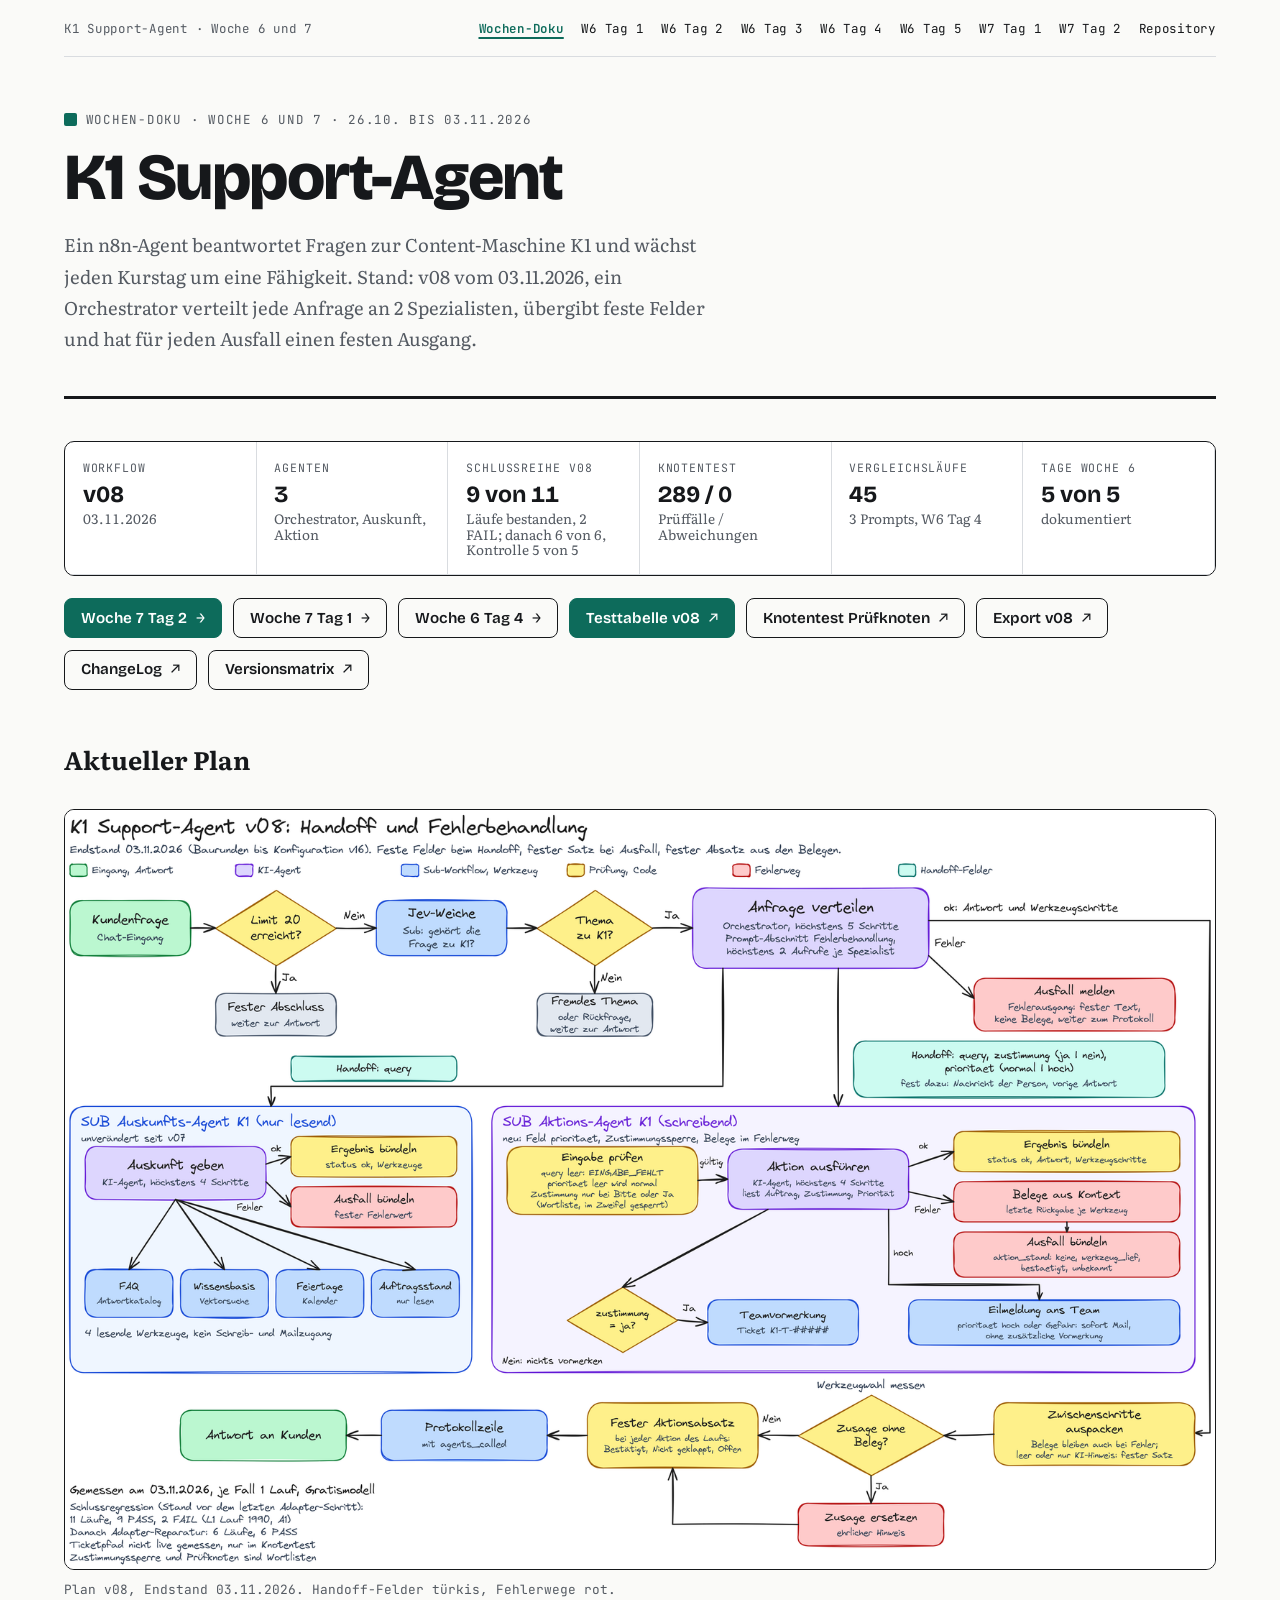
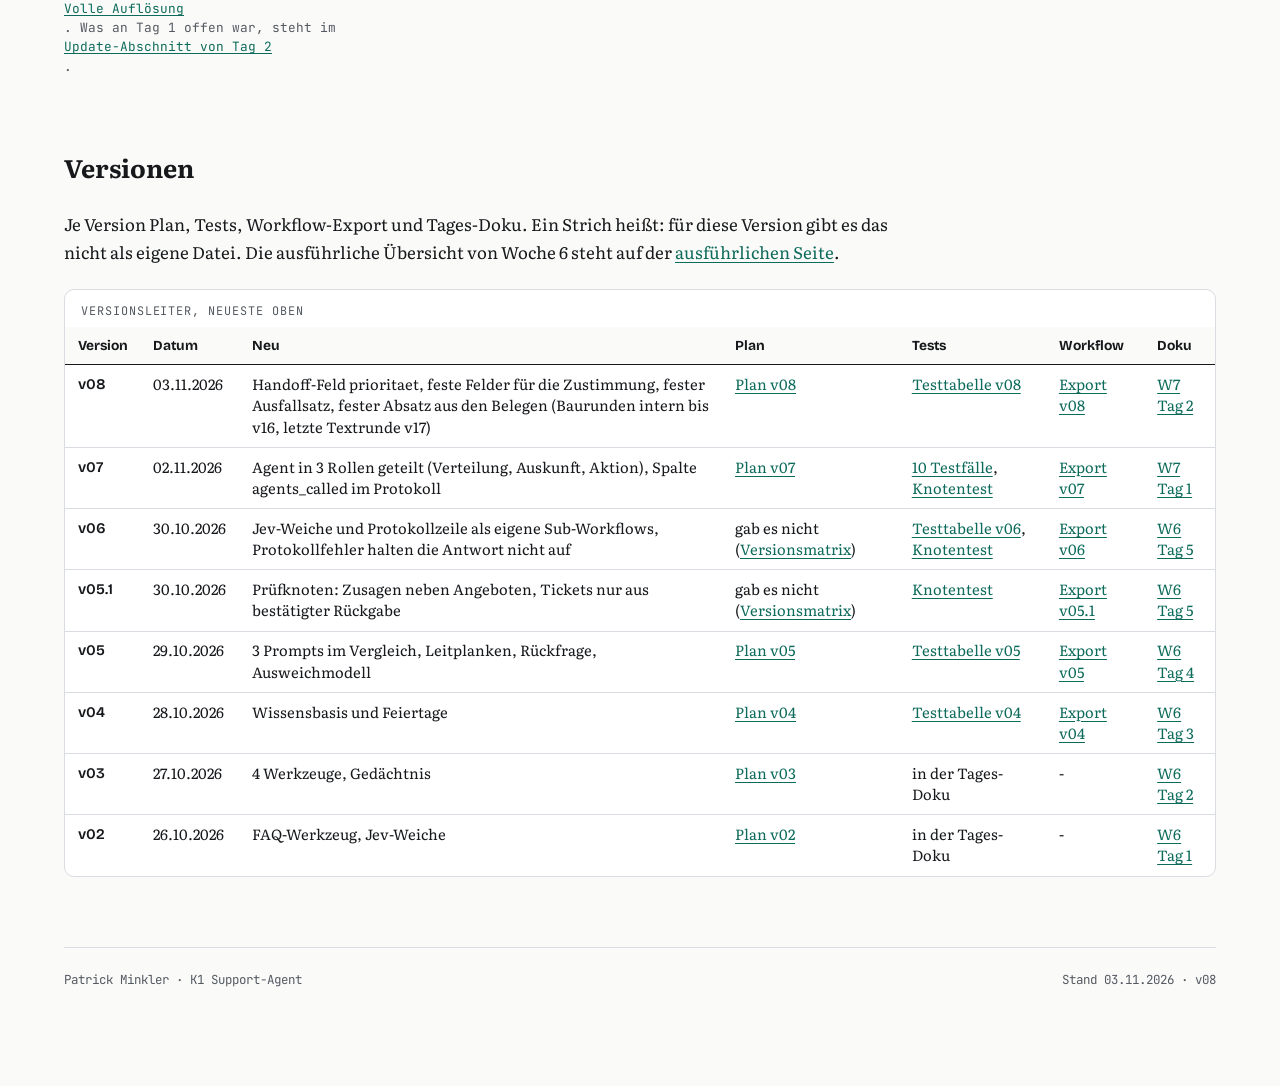
==== docs/index.html @ 2354270d "W07T02 v08: Handoff mit klaren Feldern, Fehlerbehandlung, fester Aktionsabsatz aus Belegen, Doku, Te" ====
<!DOCTYPE html>

<html lang="de">
<head>
<meta charset="utf-8"/>
<meta content="width=device-width, initial-scale=1" name="viewport"/>
<meta content="#FAFAF8" media="(prefers-color-scheme: light)" name="theme-color"/>
<meta content="#121416" media="(prefers-color-scheme: dark)" name="theme-color"/>
<title>K1 Support-Agent</title>
<meta content="Wochen-Doku des K1 Support-Agenten: aktueller Stand, Versionen mit Plan, Tests und Workflow, Links zu den Tages-Dokus." name="description"/>
<link href="https://fonts.googleapis.com" rel="preconnect"/>
<link crossorigin="" href="https://fonts.gstatic.com" rel="preconnect"/>
<link href="https://fonts.googleapis.com/css2?family=Bricolage+Grotesque:opsz,wght@12..96,600;12..96,700;12..96,800&amp;family=JetBrains+Mono:wght@400;500;600&amp;family=Literata:ital,opsz,wght@0,7..72,400;0,7..72,600;1,7..72,400&amp;display=swap" rel="stylesheet"/>
<link href="assets/doku.css" rel="stylesheet"/>
</head>
<body>
<a class="sprung" href="#inhalt">Zum Inhalt springen</a>
<div class="huelle">
<header class="leiste">
<span>K1 Support-Agent · Woche 6 und 7</span>
<nav aria-label="Seiten">
<a aria-current="page" href="index.html">Wochen-Doku</a>
<a href="w06t01.html">W6 Tag 1</a>
<a href="w06t02.html">W6 Tag 2</a>
<a href="w06t03.html">W6 Tag 3</a>
<a href="w06t04.html">W6 Tag 4</a>
<a href="w06t05.html">W6 Tag 5</a>
<a href="w07t01.html">W7 Tag 1</a>
<a href="w07t02.html">W7 Tag 2</a>
<a href="https://github.com/MinkeAutomation/k1-support-agent">Repository</a>
</nav>
</header>
<div class="titelkopf">
<div>
<p class="oberzeile"><span aria-hidden="true" class="marke"></span>Wochen-Doku · Woche 6 und 7 · 26.10. bis 03.11.2026</p>
<h1>K1 Support-Agent</h1>
<p class="untertitel">Ein n8n-Agent beantwortet Fragen zur Content-Maschine K1 und wächst jeden Kurstag um eine Fähigkeit. Stand: v08 vom 03.11.2026, ein Orchestrator verteilt jede Anfrage an 2 Spezialisten, übergibt feste Felder und hat für jeden Ausfall einen festen Ausgang.</p>
</div>
</div>
<dl aria-label="Stand" class="messleiste">
<div><dt>Workflow</dt><dd>v08<small>03.11.2026</small></dd></div><div><dt>Agenten</dt><dd>3<small>Orchestrator, Auskunft, Aktion</small></dd></div><div><dt>Schlussreihe v08</dt><dd>9 von 11<small>Läufe bestanden, 2 FAIL; danach 6 von 6, Kontrolle 5 von 5</small></dd></div><div><dt>Knotentest</dt><dd>289 / 0<small>Prüffälle / Abweichungen</small></dd></div><div><dt>Vergleichsläufe</dt><dd>45<small>3 Prompts, W6 Tag 4</small></dd></div><div><dt>Tage Woche 6</dt><dd>5 von 5<small>dokumentiert</small></dd></div>
</dl>
<div class="knoepfe">
<a class="knopf" href="w07t02.html">Woche 7 Tag 2 <span aria-hidden="true" class="pfeil">→</span></a>
<a class="knopf zweit" href="w07t01.html">Woche 7 Tag 1 <span aria-hidden="true" class="pfeil">→</span></a>
<a class="knopf zweit" href="w06t04.html">Woche 6 Tag 4 <span aria-hidden="true" class="pfeil">→</span></a>
<a class="knopf" href="https://github.com/MinkeAutomation/k1-support-agent/blob/main/docs/testtabelle-w07t02-v08.md">Testtabelle v08 <span aria-hidden="true" class="pfeil">↗</span></a>
<a class="knopf zweit" href="https://github.com/MinkeAutomation/k1-support-agent/blob/main/docs/knotentest-pruefknoten.md">Knotentest Prüfknoten <span aria-hidden="true" class="pfeil">↗</span></a>
<a class="knopf zweit" href="https://github.com/MinkeAutomation/k1-support-agent/blob/main/workflows/k1-support-agent_2026-11-03_v08.json">Export v08 <span aria-hidden="true" class="pfeil">↗</span></a>
<a class="knopf zweit" href="https://github.com/MinkeAutomation/k1-support-agent/blob/main/ChangeLog.md">ChangeLog <span aria-hidden="true" class="pfeil">↗</span></a>
<a class="knopf zweit" href="https://github.com/MinkeAutomation/k1-support-agent/blob/main/docs/versionsmatrix.md">Versionsmatrix <span aria-hidden="true" class="pfeil">↗</span></a>
</div>

<main id="inhalt">
<section aria-labelledby="plan-t" class="kapitel" id="plan">
<h2 id="plan-t">Aktueller Plan</h2>
<figure><img alt="Plan v08: Orchestrator mit Handoff-Feldern an SUB Auskunfts-Agent und SUB Aktions-Agent, Fehlerwege rot, Prüfknoten mit festem Aktionsabsatz" src="bilder/w07t02-plan-v08.png"/><figcaption>Plan v08, Endstand 03.11.2026. Handoff-Felder türkis, Fehlerwege rot. <a href="plan/plan-w07t02-v08.png">Volle Auflösung</a>. Was an Tag 1 offen war, steht im <a href="w07t02.html#update">Update-Abschnitt von Tag 2</a>.</figcaption></figure>
</section>
<section aria-labelledby="versionen-t" class="kapitel" id="versionen">
<h2 id="versionen-t">Versionen</h2>
<p>Je Version Plan, Tests, Workflow-Export und Tages-Doku. Ein Strich heißt: für diese Version gibt es das nicht als eigene Datei. Die ausführliche Übersicht von Woche 6 steht auf der <a href="woche6-ausfuehrlich.html">ausführlichen Seite</a>.</p>
<div aria-labelledby="t-versionen" class="tabelle" role="region" tabindex="0">
<table class="breit">
<caption id="t-versionen">Versionsleiter, neueste oben</caption>
<thead><tr><th scope="col">Version</th><th scope="col">Datum</th><th scope="col">Neu</th><th scope="col">Plan</th><th scope="col">Tests</th><th scope="col">Workflow</th><th scope="col">Doku</th></tr></thead>
<tbody>
<tr><th data-label="Version" scope="row">v08</th><td data-label="Datum">03.11.2026</td><td data-label="Neu">Handoff-Feld prioritaet, feste Felder für die Zustimmung, fester Ausfallsatz, fester Absatz aus den Belegen (Baurunden intern bis v16, letzte Textrunde v17)</td><td data-label="Plan"><a href="plan/plan-w07t02-v08.png">Plan v08</a></td><td data-label="Tests"><a href="https://github.com/MinkeAutomation/k1-support-agent/blob/main/docs/testtabelle-w07t02-v08.md">Testtabelle v08</a></td><td data-label="Workflow"><a href="https://github.com/MinkeAutomation/k1-support-agent/blob/main/workflows/k1-support-agent_2026-11-03_v08.json">Export v08</a></td><td data-label="Doku"><a href="w07t02.html">W7 Tag 2</a></td></tr>
<tr><th data-label="Version" scope="row">v07</th><td data-label="Datum">02.11.2026</td><td data-label="Neu">Agent in 3 Rollen geteilt (Verteilung, Auskunft, Aktion), Spalte agents_called im Protokoll</td><td data-label="Plan"><a href="plan/plan-w07t01-v07.png">Plan v07</a></td><td data-label="Tests"><a href="https://github.com/MinkeAutomation/k1-support-agent/blob/main/docs/testtabelle-w07t01-v07.md">10 Testfälle</a>, <a href="https://github.com/MinkeAutomation/k1-support-agent/blob/main/docs/knotentest-pruefknoten.md">Knotentest</a></td><td data-label="Workflow"><a href="https://github.com/MinkeAutomation/k1-support-agent/blob/main/workflows/k1-support-agent_2026-11-02_v07.json">Export v07</a></td><td data-label="Doku"><a href="w07t01.html">W7 Tag 1</a></td></tr>
<tr><th data-label="Version" scope="row">v06</th><td data-label="Datum">30.10.2026</td><td data-label="Neu">Jev-Weiche und Protokollzeile als eigene Sub-Workflows, Protokollfehler halten die Antwort nicht auf</td><td data-label="Plan">gab es nicht (<a href="https://github.com/MinkeAutomation/k1-support-agent/blob/main/docs/versionsmatrix.md">Versionsmatrix</a>)</td><td data-label="Tests"><a href="https://github.com/MinkeAutomation/k1-support-agent/blob/main/docs/testtabelle-w06t05-v06.md">Testtabelle v06</a>, <a href="https://github.com/MinkeAutomation/k1-support-agent/blob/main/docs/knotentest-pruefknoten.md">Knotentest</a></td><td data-label="Workflow"><a href="https://github.com/MinkeAutomation/k1-support-agent/blob/main/workflows/k1-support-agent_2026-10-30_v06.json">Export v06</a></td><td data-label="Doku"><a href="w06t05.html">W6 Tag 5</a></td></tr>
<tr><th data-label="Version" scope="row">v05.1</th><td data-label="Datum">30.10.2026</td><td data-label="Neu">Prüfknoten: Zusagen neben Angeboten, Tickets nur aus bestätigter Rückgabe</td><td data-label="Plan">gab es nicht (<a href="https://github.com/MinkeAutomation/k1-support-agent/blob/main/docs/versionsmatrix.md">Versionsmatrix</a>)</td><td data-label="Tests"><a href="https://github.com/MinkeAutomation/k1-support-agent/blob/main/docs/knotentest-pruefknoten.md">Knotentest</a></td><td data-label="Workflow"><a href="https://github.com/MinkeAutomation/k1-support-agent/blob/main/workflows/k1-support-agent_2026-10-30_v05.1.json">Export v05.1</a></td><td data-label="Doku"><a href="w06t05.html">W6 Tag 5</a></td></tr>
<tr><th data-label="Version" scope="row">v05</th><td data-label="Datum">29.10.2026</td><td data-label="Neu">3 Prompts im Vergleich, Leitplanken, Rückfrage, Ausweichmodell</td><td data-label="Plan"><a href="plan/plan-w06t04-v05.png">Plan v05</a></td><td data-label="Tests"><a href="https://github.com/MinkeAutomation/k1-support-agent/blob/main/docs/testtabelle-w06t04-v05.md">Testtabelle v05</a></td><td data-label="Workflow"><a href="https://github.com/MinkeAutomation/k1-support-agent/blob/main/workflows/k1-support-agent_2026-10-29_v05.json">Export v05</a></td><td data-label="Doku"><a href="w06t04.html">W6 Tag 4</a></td></tr>
<tr><th data-label="Version" scope="row">v04</th><td data-label="Datum">28.10.2026</td><td data-label="Neu">Wissensbasis und Feiertage</td><td data-label="Plan"><a href="plan/plan-w06t03-v04.png">Plan v04</a></td><td data-label="Tests"><a href="https://github.com/MinkeAutomation/k1-support-agent/blob/main/docs/testtabelle-w06t03-v04.md">Testtabelle v04</a></td><td data-label="Workflow"><a href="https://github.com/MinkeAutomation/k1-support-agent/blob/main/workflows/k1-support-agent_2026-10-28_v04.json">Export v04</a></td><td data-label="Doku"><a href="w06t03.html">W6 Tag 3</a></td></tr>
<tr><th data-label="Version" scope="row">v03</th><td data-label="Datum">27.10.2026</td><td data-label="Neu">4 Werkzeuge, Gedächtnis</td><td data-label="Plan"><a href="plan/plan-w06t02-v03.png">Plan v03</a></td><td data-label="Tests">in der Tages-Doku</td><td data-label="Workflow">-</td><td data-label="Doku"><a href="w06t02.html">W6 Tag 2</a></td></tr>
<tr><th data-label="Version" scope="row">v02</th><td data-label="Datum">26.10.2026</td><td data-label="Neu">FAQ-Werkzeug, Jev-Weiche</td><td data-label="Plan"><a href="plan/plan-w06t01-v02.png">Plan v02</a></td><td data-label="Tests">in der Tages-Doku</td><td data-label="Workflow">-</td><td data-label="Doku"><a href="w06t01.html">W6 Tag 1</a></td></tr>
</tbody>
</table>
</div>
</section></main>
<footer class="fuss">
<span>Patrick Minkler · K1 Support-Agent</span>
<span>Stand 03.11.2026 · v08</span>
</footer>
</div>
</body>
</html>
---- docs/assets/doku.css ----
/* Doku K1 Support-Agent, gemeinsame Gestaltung fuer Wochen- und Tages-Doku.
   Neutrales Grundbild (Papierweiss, Graphit), ein Akzent: Signalgruen der Weiche. */

:root {
  --paper: #FAFAF8;
  --surface: #FFFFFF;
  --ink: #16181B;
  --muted: #545A62;
  --line: #D9DCE0;
  --line-strong: #16181B;
  --accent: #0D6B5B;
  --accent-ink: #FFFFFF;
  --accent-soft: #E4F2EE;
  --warn: #A33A1F;
  --warn-soft: #FBEDE8;
  --code-bg: #F1F2F0;
  --mono: "JetBrains Mono", ui-monospace, "Cascadia Mono", Consolas, monospace;
  --display: "Bricolage Grotesque", "Segoe UI", system-ui, sans-serif;
  --body: "Literata", Georgia, "Times New Roman", serif;
  color-scheme: light dark;
}

@media (prefers-color-scheme: dark) {
  :root:not([data-theme="light"]) {
    --paper: #121416;
    --surface: #1A1D20;
    --ink: #E7E9EB;
    --muted: #A5ACB4;
    --line: #30353A;
    --line-strong: #E7E9EB;
    --accent: #4FC2A8;
    --accent-ink: #0B1A16;
    --accent-soft: #14302A;
    --warn: #F08E6F;
    --warn-soft: #3A1E16;
    --code-bg: #1F2326;
  }
}
:root[data-theme="dark"] {
  --paper: #121416;
  --surface: #1A1D20;
  --ink: #E7E9EB;
  --muted: #A5ACB4;
  --line: #30353A;
  --line-strong: #E7E9EB;
  --accent: #4FC2A8;
  --accent-ink: #0B1A16;
  --accent-soft: #14302A;
  --warn: #F08E6F;
  --warn-soft: #3A1E16;
  --code-bg: #1F2326;
}

* { box-sizing: border-box; }
html { -webkit-text-size-adjust: 100%; scroll-behavior: smooth; }
@media (prefers-reduced-motion: reduce) { html { scroll-behavior: auto; } }

body {
  margin: 0;
  background: var(--paper);
  color: var(--ink);
  font-family: var(--body);
  font-size: 1.05rem;
  line-height: 1.7;
  -webkit-font-smoothing: antialiased;
  hyphens: auto;
  overflow-wrap: break-word;
}

a { color: var(--accent); text-underline-offset: 0.18em; text-decoration-thickness: 1px; }
a:hover { text-decoration-thickness: 2px; }
:focus-visible { outline: 3px solid var(--accent); outline-offset: 3px; border-radius: 3px; }

.sprung {
  position: absolute; left: 1rem; top: -4rem;
  background: var(--ink); color: var(--paper);
  padding: 0.5rem 0.9rem; border-radius: 6px; z-index: 10;
  font-family: var(--display); font-weight: 600; text-decoration: none;
}
.sprung:focus { top: 1rem; }

.huelle { max-width: 76rem; margin: 0 auto; padding: 0 1rem 5rem; }
@media (min-width: 720px) { .huelle { padding: 0 2rem 6rem; } }

/* Kopfleiste */
.leiste {
  display: flex; flex-wrap: wrap; gap: 0.4rem 1.4rem; align-items: center; justify-content: space-between;
  padding: 1.1rem 0; border-bottom: 1px solid var(--line);
  font-family: var(--mono); font-size: 0.78rem; letter-spacing: 0.06em; color: var(--muted);
}
.leiste nav { display: flex; flex-wrap: wrap; gap: 0.3rem 1.1rem; }
.leiste a { color: var(--ink); text-decoration: none; }
.leiste a:hover, .leiste a[aria-current="page"] { color: var(--accent); text-decoration: underline; }
.leiste a[aria-current="page"] { font-weight: 600; text-underline-offset: 0.3em; text-decoration-thickness: 2px; }
.leiste .aus { color: var(--muted); opacity: 0.6; cursor: default; }
.leiste nav a:focus-visible, .knopf:focus-visible { outline: 2px solid var(--accent); outline-offset: 3px; }

/* Titelkopf mit Weiche */
.titelkopf {
  display: grid; grid-template-columns: 1fr; gap: 2rem;
  padding: 3.2rem 0 2.6rem; border-bottom: 3px solid var(--line-strong); margin-bottom: 2.6rem;
}
@media (min-width: 860px) { .titelkopf { grid-template-columns: minmax(0, 1.35fr) minmax(0, 1fr); align-items: end; } }
.oberzeile {
  font-family: var(--mono); font-size: 0.78rem; letter-spacing: 0.14em; text-transform: uppercase;
  color: var(--muted); margin: 0 0 1rem;
}
.oberzeile .marke { display: inline-block; width: 0.8rem; height: 0.8rem; background: var(--accent); border-radius: 2px; margin-right: 0.55rem; vertical-align: -0.08rem; }
.titelkopf h1 {
  font-family: var(--display); font-weight: 800;
  font-size: clamp(2.3rem, 6.4vw, 4.1rem); line-height: 0.98; letter-spacing: -0.025em;
  margin: 0 0 1.2rem; text-wrap: balance;
}
.titelkopf h1 .leise { color: var(--muted); font-weight: 600; }
.untertitel { font-size: 1.15rem; color: var(--muted); margin: 0; max-width: 85ch; }
.weiche { width: 100%; height: auto; display: block; }
.weiche .gleis { stroke: var(--line-strong); stroke-width: 3; fill: none; stroke-linecap: round; }
.weiche .gleis-leise { stroke: var(--muted); stroke-width: 2; fill: none; stroke-dasharray: 6 6; stroke-linecap: round; }
.weiche .gleis-aktiv { stroke: var(--accent); stroke-width: 5; fill: none; stroke-linecap: round; }
.weiche .punkt { fill: var(--surface); stroke: var(--line-strong); stroke-width: 2.5; }
.weiche .punkt-aktiv { fill: var(--accent); }
.weiche text { font-family: var(--mono); font-size: 13px; fill: var(--muted); }
.weiche .t-stark { fill: var(--ink); font-weight: 600; }

/* Messleiste */
.messleiste {
  display: grid; grid-template-columns: repeat(auto-fit, minmax(10.5rem, 1fr));
  border: 1.5px solid var(--line-strong); border-radius: 10px; background: var(--surface);
  margin: 0 0 1.4rem; overflow: hidden;
}
.messleiste div { padding: 1rem 1.1rem; border-right: 1px solid var(--line); border-bottom: 1px solid var(--line); }
.messleiste dt { font-family: var(--mono); font-size: 0.72rem; letter-spacing: 0.08em; text-transform: uppercase; color: var(--muted); margin: 0 0 0.25rem; }
.messleiste dd { margin: 0; font-family: var(--display); font-weight: 700; font-size: 1.45rem; line-height: 1.15; font-variant-numeric: tabular-nums; }
.messleiste dd small { display: block; font-family: var(--body); font-weight: 400; font-size: 0.85rem; color: var(--muted); margin-top: 0.2rem; }

/* Knoepfe */
.knoepfe { display: flex; flex-wrap: wrap; gap: 0.7rem; margin: 0 0 3rem; }
.knopf {
  display: inline-flex; align-items: center; gap: 0.55rem;
  padding: 0.62rem 1rem; border-radius: 8px;
  background: var(--accent); color: var(--accent-ink);
  border: 1.5px solid var(--accent);
  font-family: var(--display); font-weight: 600; font-size: 0.95rem; line-height: 1.2;
  text-decoration: none; transition: transform 0.15s ease, background-color 0.15s ease;
}
.knopf:hover { transform: translateY(-1px); text-decoration: none; }
.knopf.zweit { background: transparent; color: var(--ink); border-color: var(--line-strong); }
.knopf .pfeil { font-family: var(--mono); }
.knopf.aus { background: transparent; color: var(--muted); border: 1.5px dashed var(--line); cursor: default; }
.knopf.aus:hover { transform: none; }
.knoepfe-gruppe { margin: 0 0 0.4rem; font-family: var(--mono); font-size: 0.72rem; letter-spacing: 0.1em; text-transform: uppercase; color: var(--muted); }
@media (prefers-reduced-motion: reduce) { .knopf { transition: none; } .knopf:hover { transform: none; } }

/* Inhalt */
.inhalt {
  border: 1.5px solid var(--line-strong); border-radius: 10px; background: var(--surface);
  padding: 1.3rem 1.4rem; margin: 0 0 3.6rem;
}
.inhalt h2 { font-family: var(--mono); font-size: 0.76rem; letter-spacing: 0.14em; text-transform: uppercase; color: var(--muted); font-weight: 500; margin: 0 0 0.7rem; }
.inhalt ol { list-style: none; margin: 0; padding: 0; display: grid; grid-template-columns: 1fr; column-gap: 2rem; }
@media (min-width: 720px) { .inhalt ol { grid-template-columns: 1fr 1fr; } }
.inhalt a {
  display: flex; gap: 0.7rem; align-items: baseline; padding: 0.38rem 0; border-bottom: 1px solid var(--line);
  color: var(--ink); text-decoration: none; font-family: var(--display); font-weight: 600; font-size: 0.97rem;
}
.inhalt a:hover { color: var(--accent); }
.inhalt .nr { font-family: var(--mono); font-weight: 500; font-size: 0.8rem; color: var(--muted); min-width: 1.6rem; font-variant-numeric: tabular-nums; }

/* Kapitel */
.kapitel { margin: 0 0 4.4rem; scroll-margin-top: 1.5rem; }
.kkopf { display: flex; gap: 1.3rem; align-items: flex-start; border-top: 3px solid var(--line-strong); padding-top: 1.4rem; margin-bottom: 1.8rem; }
.knum {
  font-family: var(--display); font-weight: 800; font-size: clamp(2.4rem, 6vw, 3.6rem); line-height: 0.9; letter-spacing: -0.03em;
  color: var(--paper); background: var(--ink); padding: 0.3rem 0.55rem 0.42rem; border-radius: 7px;
  flex: 0 0 auto; font-variant-numeric: tabular-nums; min-width: 3.2rem; text-align: center;
}
.kklein { font-family: var(--mono); font-size: 0.76rem; letter-spacing: 0.14em; text-transform: uppercase; color: var(--muted); margin: 0.15rem 0 0.35rem; }
.kkopf h2 { font-family: var(--display); font-weight: 800; font-size: clamp(1.55rem, 4vw, 2.2rem); line-height: 1.08; letter-spacing: -0.015em; margin: 0 0 0.5rem; text-wrap: balance; }
.klede { color: var(--muted); margin: 0; max-width: 85ch; }
.kapitel h3 {
  font-family: var(--display); font-weight: 700; font-size: 1.25rem; line-height: 1.25; margin: 2.4rem 0 0.8rem;
}
.kapitel h3::before { content: ""; display: block; width: 2.2rem; height: 0.35rem; background: var(--accent); border-radius: 2px; margin-bottom: 0.6rem; }
.kapitel p, .kapitel li { max-width: 85ch; }
.kapitel p { margin: 0 0 1.05rem; }
.kapitel ul, .kapitel ol { margin: 0 0 1.2rem; padding-left: 1.35rem; }
.kapitel li { margin-bottom: 0.45rem; }
.kapitel li::marker { color: var(--muted); font-family: var(--mono); }
code { font-family: var(--mono); font-size: 0.86em; background: var(--code-bg); padding: 0.08em 0.32em; border-radius: 4px; }

/* Kaesten */
.merksatz, .grenze, .notiz { border-radius: 10px; padding: 1.1rem 1.3rem 1rem; margin: 1.7rem 0; max-width: 85ch; }
.merksatz { background: var(--accent-soft); border: 1.5px solid var(--line-strong); }
.grenze { background: var(--warn-soft); border: 1.5px solid var(--warn); }
.notiz { background: var(--surface); border: 1.5px dashed var(--line); }
.ktag { display: inline-block; font-family: var(--mono); font-size: 0.7rem; font-weight: 600; letter-spacing: 0.14em; text-transform: uppercase; margin-bottom: 0.45rem; }
.merksatz .ktag { background: var(--ink); color: var(--paper); padding: 0.16rem 0.48rem; border-radius: 4px; }
.grenze .ktag { color: var(--warn); }
.notiz .ktag { color: var(--muted); }
.merksatz p, .grenze p, .notiz p { margin: 0; }
.merksatz p + p, .grenze p + p, .notiz p + p { margin-top: 0.55rem; }
.merksatz p { font-family: var(--display); font-weight: 600; font-size: 1.06rem; line-height: 1.45; }

/* Tabellen */
.tabelle { overflow-x: auto; margin: 1.4rem 0 1.8rem; border: 1px solid var(--line); border-radius: 10px; background: var(--surface); }
.tabelle:focus-visible { outline-offset: 2px; }
table { border-collapse: collapse; width: 100%; font-size: 0.92rem; line-height: 1.45; }
caption { text-align: left; padding: 0.8rem 1rem 0.4rem; font-family: var(--mono); font-size: 0.74rem; letter-spacing: 0.08em; text-transform: uppercase; color: var(--muted); }
th, td { padding: 0.55rem 0.8rem; text-align: left; vertical-align: top; border-bottom: 1px solid var(--line); }
thead th { font-family: var(--display); font-weight: 700; font-size: 0.86rem; background: var(--paper); border-bottom: 1.5px solid var(--line-strong); }
tbody tr:last-child td, tbody tr:last-child th { border-bottom: 0; }
tbody th { font-weight: 600; font-family: var(--display); }
td.z, th.z { font-family: var(--mono); font-variant-numeric: tabular-nums; }
/* Keine festen Mindestbreiten mehr: Zellen brechen um, Fliesstext darf trennen */
.breit, .mittel { min-width: 0; }
td, tbody th { hyphens: auto; overflow-wrap: break-word; }
td code { overflow-wrap: anywhere; }
/* Testtabellen mit 11 Spalten: dichter gesetzt, damit sie bei 1280px ohne Rollen passen */
.testtab, .testtab2 { font-size: 0.84rem; }
.testtab th, .testtab td, .testtab2 th, .testtab2 td { padding: 0.5rem 0.45rem; }
.testtab td.z, .testtab2 td.z { white-space: nowrap; }
pre, code { hyphens: manual; }
tr.abw td, tr.abw th { background: var(--warn-soft); }
.marke-ok, .marke-abw { font-family: var(--mono); font-size: 0.78rem; font-weight: 600; letter-spacing: 0.04em; white-space: nowrap; }
.marke-ok { color: var(--accent); }
.marke-abw { color: var(--warn); }
td .marke-ok, td .marke-abw { white-space: normal; }
td strong { font-weight: 700; }

/* Schmal: jede Tabellenzeile als Karte, Spaltenname aus data-label vor jeder Zelle */
@media (max-width: 720px) {
  .tabelle { overflow-x: visible; border: 0; background: transparent; border-radius: 0; }
  .tabelle table, .tabelle caption, .tabelle tbody, .tabelle tr, .tabelle td, .tabelle tbody th { display: block; width: 100%; }
  .tabelle caption { padding: 0 0 0.6rem; }
  .tabelle thead { position: absolute; width: 1px; height: 1px; overflow: hidden; clip: rect(0 0 0 0); white-space: nowrap; }
  .tabelle tr { border: 1px solid var(--line); border-radius: 10px; background: var(--surface); margin: 0 0 0.8rem; overflow: hidden; }
  .tabelle tr.abw { background: var(--warn-soft); border-color: var(--warn); }
  .tabelle td, .tabelle tbody th { border-bottom: 1px solid var(--line); padding: 0.5rem 0.9rem; white-space: normal; }
  .tabelle tbody tr:last-child td, .tabelle tbody tr:last-child th { border-bottom: 1px solid var(--line); }
  .tabelle tr > :last-child, .tabelle tbody tr:last-child > :last-child { border-bottom: 0; }
  .tabelle tbody th { background: var(--paper); }
  .tabelle tr.abw th { background: transparent; }
  .tabelle [data-label]::before {
    content: attr(data-label); display: block; margin-bottom: 0.1rem;
    font-family: var(--mono); font-size: 0.68rem; font-weight: 500; letter-spacing: 0.08em; text-transform: uppercase; color: var(--muted);
  }
  .tabelle td:empty { display: none; }
}

/* Code */
pre {
  background: var(--code-bg); border: 1px solid var(--line); border-radius: 10px;
  padding: 1rem 1.1rem; overflow-x: auto; margin: 1.2rem 0 1.6rem;
  font-family: var(--mono); font-size: 0.82rem; line-height: 1.55; white-space: pre-wrap; word-break: normal; overflow-wrap: anywhere;
}
pre code { background: none; padding: 0; font-size: inherit; }

/* Abbildungen */
figure { margin: 1.8rem 0 2.2rem; }
figure a { display: block; }
figure img { display: block; width: 100%; height: auto; border: 1.5px solid var(--line-strong); border-radius: 10px; background: var(--surface); }
figcaption { font-family: var(--mono); font-size: 0.8rem; line-height: 1.5; color: var(--muted); margin-top: 0.6rem; max-width: 100ch; }
figcaption strong { color: var(--ink); font-weight: 600; }
.bildpaar { display: grid; grid-template-columns: 1fr; gap: 0 1.6rem; }
@media (min-width: 900px) { .bildpaar { grid-template-columns: 1fr 1fr; } }

/* Gegenueberstellung gut / nicht gut */
.gegenueber { display: grid; grid-template-columns: 1fr; gap: 1.2rem; margin: 1.4rem 0 1.6rem; }
@media (min-width: 860px) { .gegenueber { grid-template-columns: 1fr 1fr; } }
.gegenueber section { border-radius: 10px; padding: 1.1rem 1.25rem; background: var(--surface); border: 1.5px solid var(--line-strong); }
.gegenueber section.schwach { border-color: var(--warn); }
.gegenueber h3 { margin-top: 0; }
.gegenueber section.schwach h3::before { background: var(--warn); }
.gegenueber ul { padding-left: 1.1rem; margin: 0; }

/* Fuss */
.fuss { border-top: 1px solid var(--line); margin-top: 4rem; padding-top: 1.3rem; font-family: var(--mono); font-size: 0.78rem; color: var(--muted); display: flex; flex-wrap: wrap; gap: 0.4rem 1.6rem; justify-content: space-between; }

/* Aufbau beim Laden */
@media (prefers-reduced-motion: no-preference) {
  .titelkopf > *, .messleiste, .knoepfe, .inhalt { animation: auftauchen 0.6s ease both; }
  .titelkopf > *:nth-child(2) { animation-delay: 0.08s; }
  .messleiste { animation-delay: 0.14s; }
  .knoepfe { animation-delay: 0.2s; }
  .inhalt { animation-delay: 0.26s; }
  .weiche .gleis-aktiv { stroke-dasharray: 600; stroke-dashoffset: 600; animation: zeichnen 1.1s 0.35s ease forwards; }
}
@keyframes auftauchen { from { opacity: 0; transform: translateY(8px); } to { opacity: 1; transform: none; } }
@keyframes zeichnen { to { stroke-dashoffset: 0; } }

.bildreihe { display: grid; grid-template-columns: 1fr; gap: 0 1.6rem; }
@media (min-width: 900px) { .bildreihe { grid-template-columns: 1fr 1fr; } }

@media print {
  .leiste nav, .sprung { display: none; }
  .kapitel { break-inside: auto; }
  figure, .merksatz, .grenze, .notiz, tr { break-inside: avoid; }
}

/* Kasten "In 1 Minute" am Anfang jeder Tagesseite */
.einminute ul { margin: 0.55rem 0 0; padding-left: 1.2rem; font-family: var(--body); font-weight: 400; font-size: 0.98rem; line-height: 1.5; }
.einminute li { margin-bottom: 0.3rem; }
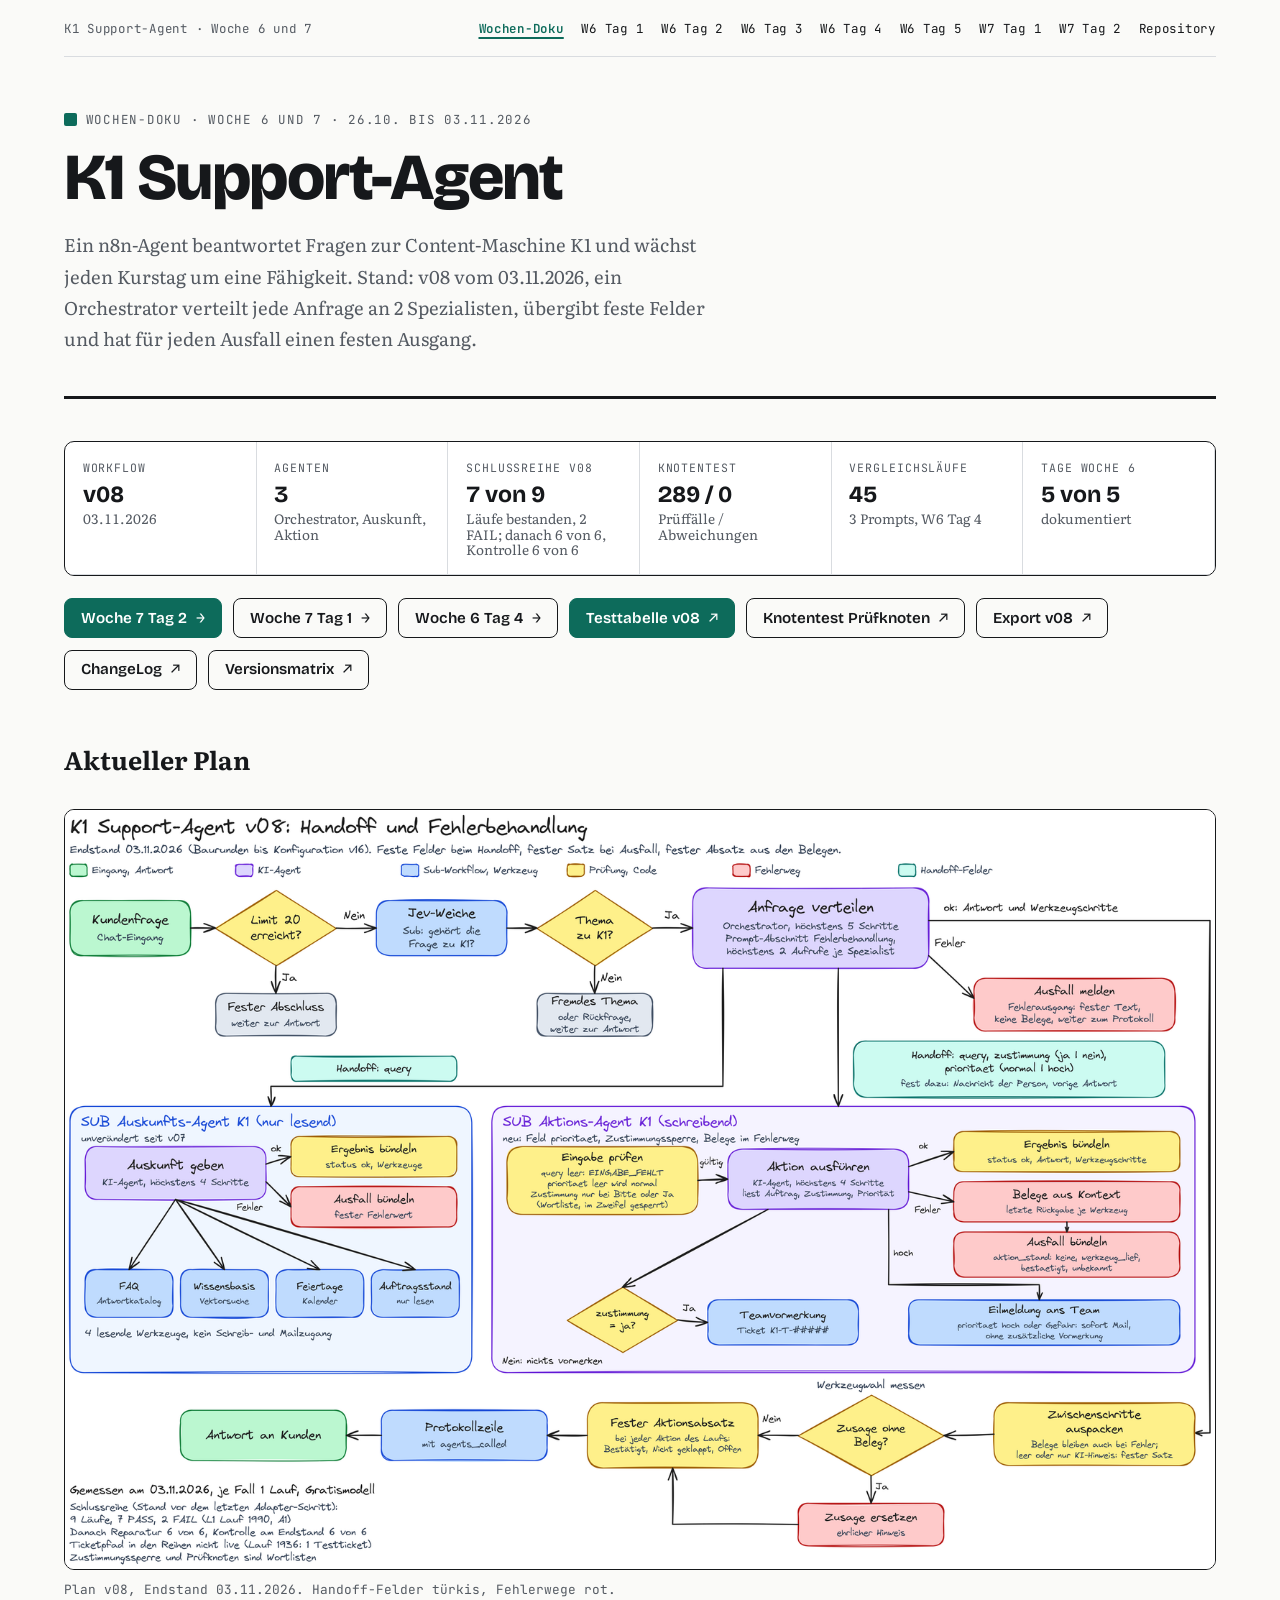
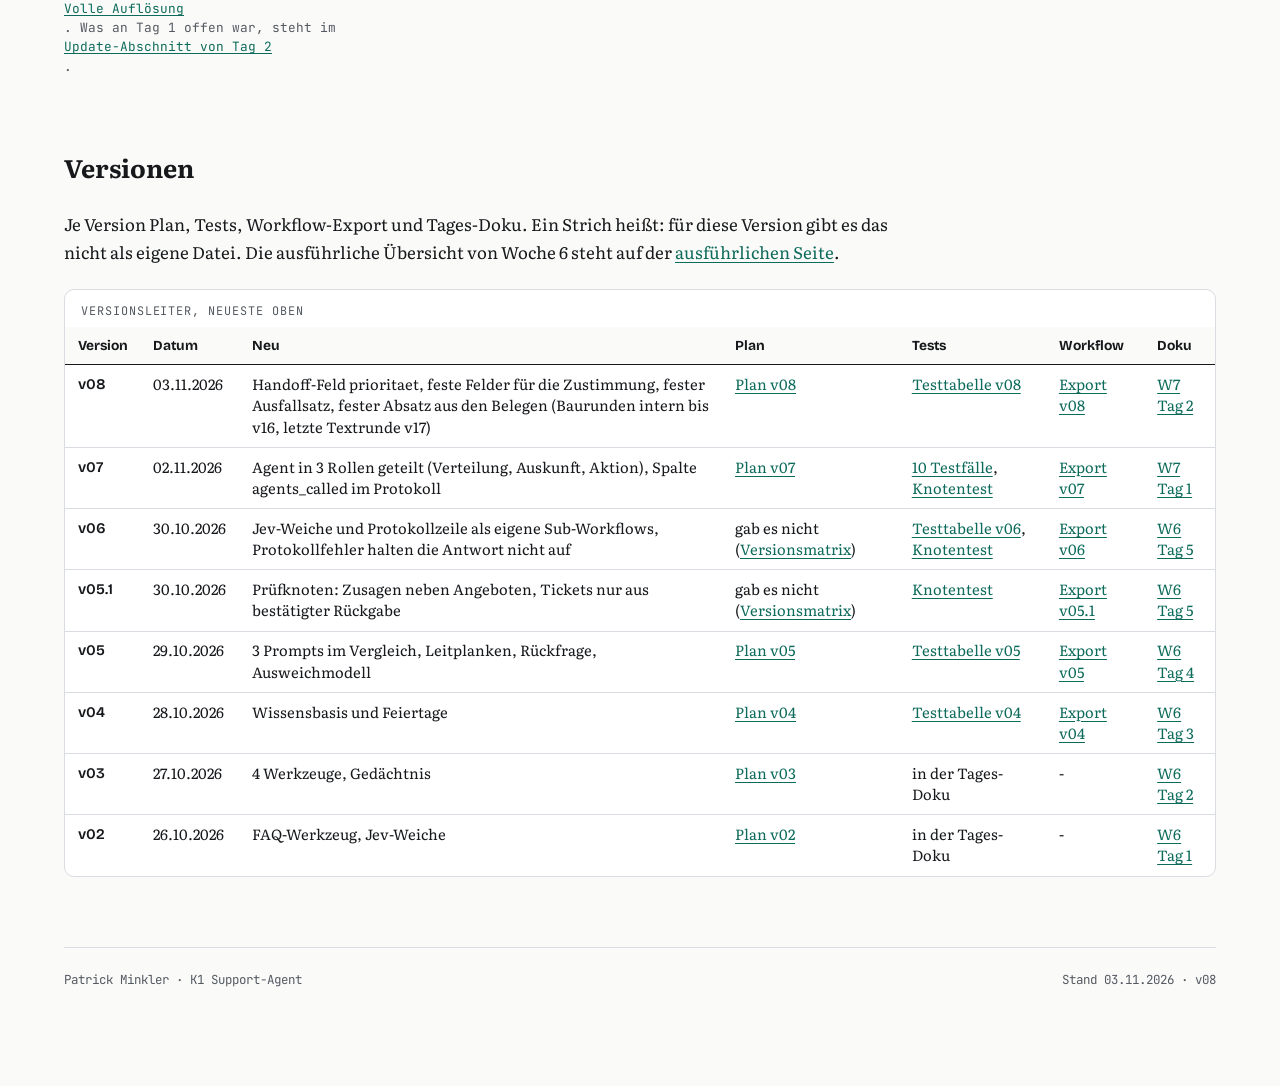
==== commit 7a14efad: "W07T02 v08: Notizen, Testtabelle, Tagesseite, Plan und Exporte auf den Endstand Co-Authored-By: Clau" ====
--- a/docs/index.html
+++ b/docs/index.html
@@ -38,7 +38,7 @@
 </div>
 </div>
 <dl aria-label="Stand" class="messleiste">
-<div><dt>Workflow</dt><dd>v08<small>03.11.2026</small></dd></div><div><dt>Agenten</dt><dd>3<small>Orchestrator, Auskunft, Aktion</small></dd></div><div><dt>Schlussreihe v08</dt><dd>9 von 11<small>Läufe bestanden, 2 FAIL; danach 6 von 6, Kontrolle 5 von 5</small></dd></div><div><dt>Knotentest</dt><dd>289 / 0<small>Prüffälle / Abweichungen</small></dd></div><div><dt>Vergleichsläufe</dt><dd>45<small>3 Prompts, W6 Tag 4</small></dd></div><div><dt>Tage Woche 6</dt><dd>5 von 5<small>dokumentiert</small></dd></div>
+<div><dt>Workflow</dt><dd>v08<small>03.11.2026</small></dd></div><div><dt>Agenten</dt><dd>3<small>Orchestrator, Auskunft, Aktion</small></dd></div><div><dt>Schlussreihe v08</dt><dd>7 von 9<small>Läufe bestanden, 2 FAIL; danach 6 von 6, Kontrolle 6 von 6</small></dd></div><div><dt>Knotentest</dt><dd>289 / 0<small>Prüffälle / Abweichungen</small></dd></div><div><dt>Vergleichsläufe</dt><dd>45<small>3 Prompts, W6 Tag 4</small></dd></div><div><dt>Tage Woche 6</dt><dd>5 von 5<small>dokumentiert</small></dd></div>
 </dl>
 <div class="knoepfe">
 <a class="knopf" href="w07t02.html">Woche 7 Tag 2 <span aria-hidden="true" class="pfeil">→</span></a>
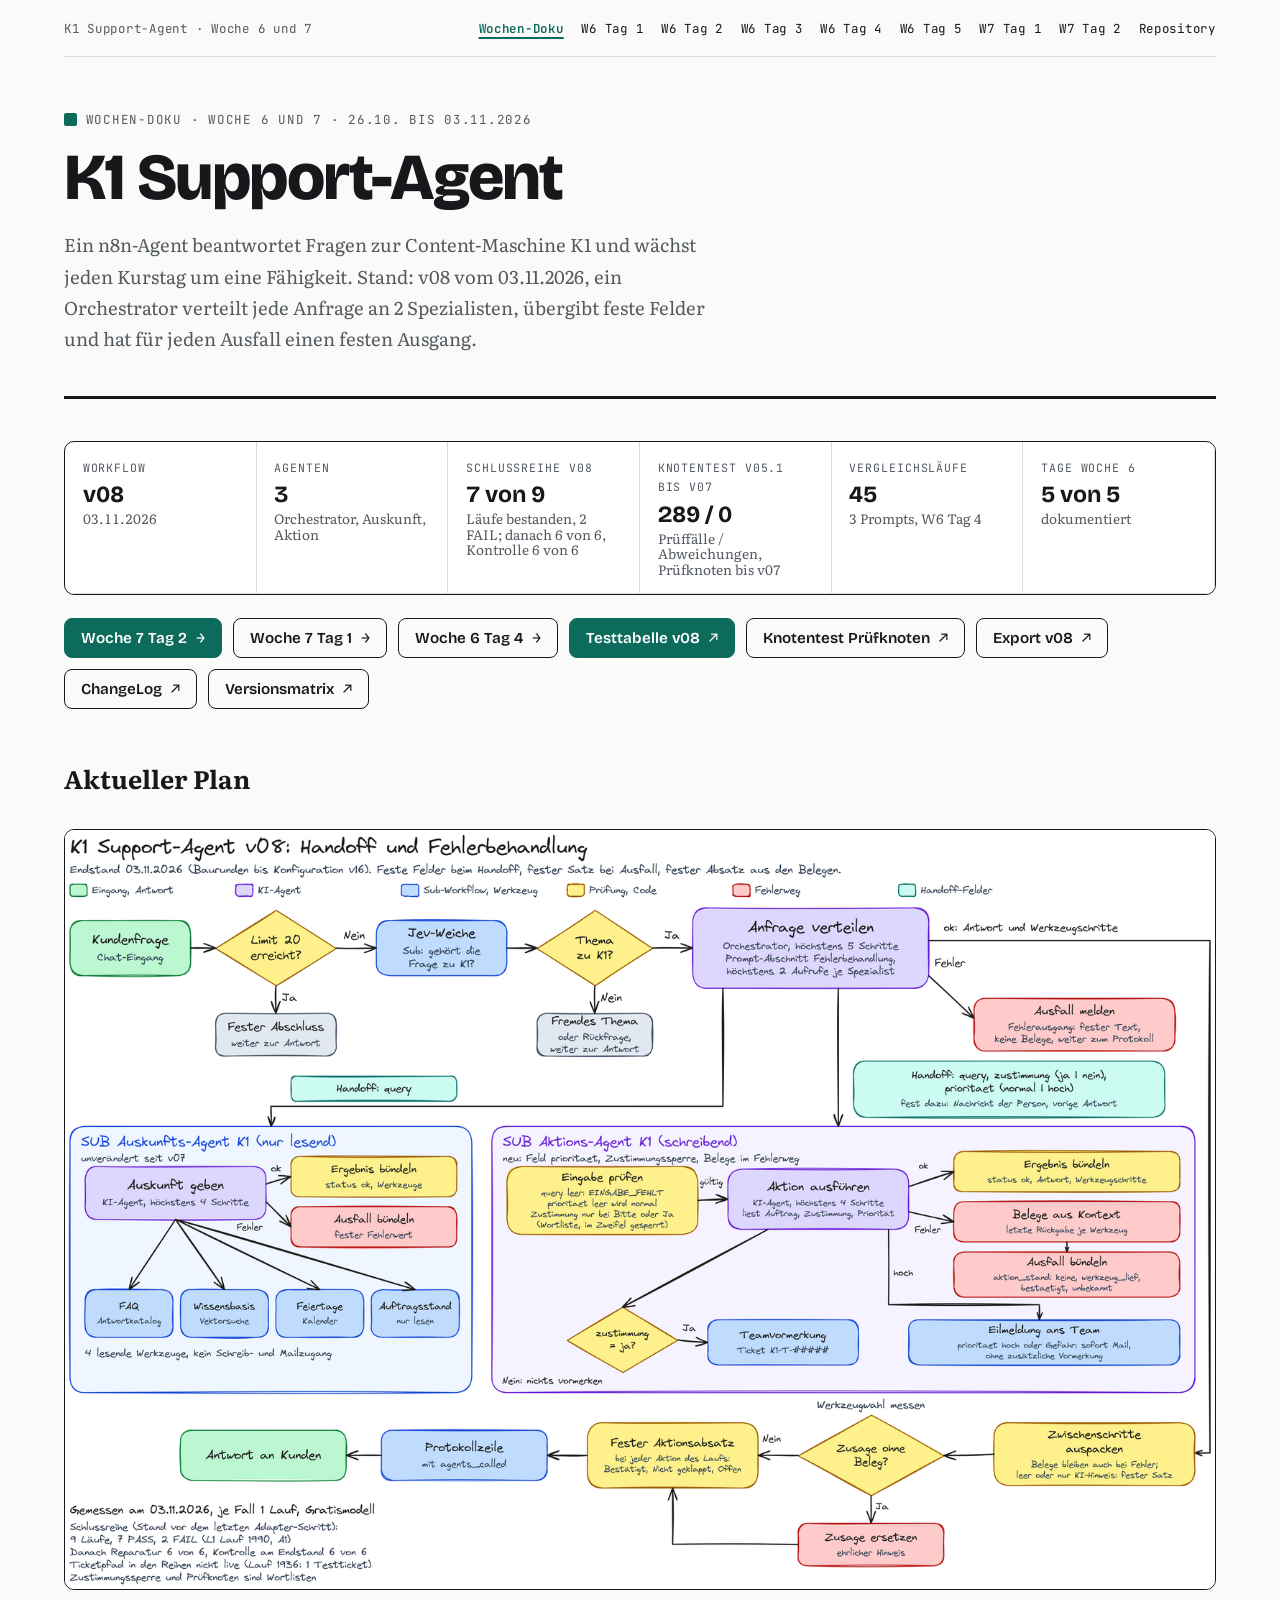
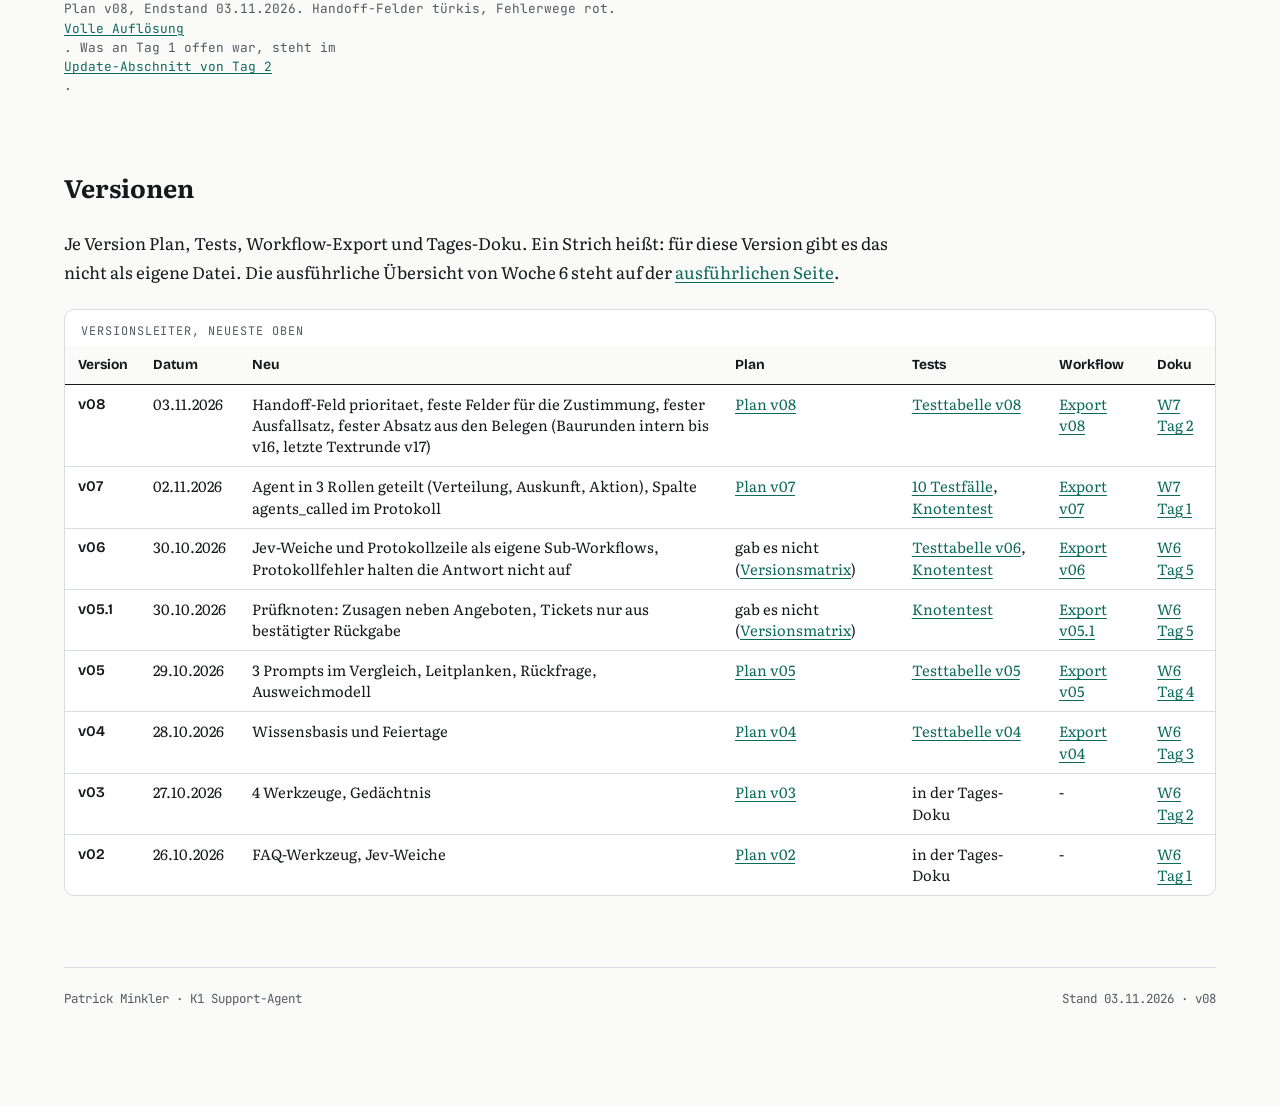
==== commit 30d58208: "W07T02 v08: Knotenanordnung ueberarbeitet, Exporte, Gesamtansichten und Doku nachgezogen Co-Authored" ====
--- a/docs/index.html
+++ b/docs/index.html
@@ -38,7 +38,7 @@
 </div>
 </div>
 <dl aria-label="Stand" class="messleiste">
-<div><dt>Workflow</dt><dd>v08<small>03.11.2026</small></dd></div><div><dt>Agenten</dt><dd>3<small>Orchestrator, Auskunft, Aktion</small></dd></div><div><dt>Schlussreihe v08</dt><dd>7 von 9<small>Läufe bestanden, 2 FAIL; danach 6 von 6, Kontrolle 6 von 6</small></dd></div><div><dt>Knotentest</dt><dd>289 / 0<small>Prüffälle / Abweichungen</small></dd></div><div><dt>Vergleichsläufe</dt><dd>45<small>3 Prompts, W6 Tag 4</small></dd></div><div><dt>Tage Woche 6</dt><dd>5 von 5<small>dokumentiert</small></dd></div>
+<div><dt>Workflow</dt><dd>v08<small>03.11.2026</small></dd></div><div><dt>Agenten</dt><dd>3<small>Orchestrator, Auskunft, Aktion</small></dd></div><div><dt>Schlussreihe v08</dt><dd>7 von 9<small>Läufe bestanden, 2 FAIL; danach 6 von 6, Kontrolle 6 von 6</small></dd></div><div><dt>Knotentest v05.1 bis v07</dt><dd>289 / 0<small>Prüffälle / Abweichungen, Prüfknoten bis v07</small></dd></div><div><dt>Vergleichsläufe</dt><dd>45<small>3 Prompts, W6 Tag 4</small></dd></div><div><dt>Tage Woche 6</dt><dd>5 von 5<small>dokumentiert</small></dd></div>
 </dl>
 <div class="knoepfe">
 <a class="knopf" href="w07t02.html">Woche 7 Tag 2 <span aria-hidden="true" class="pfeil">→</span></a>
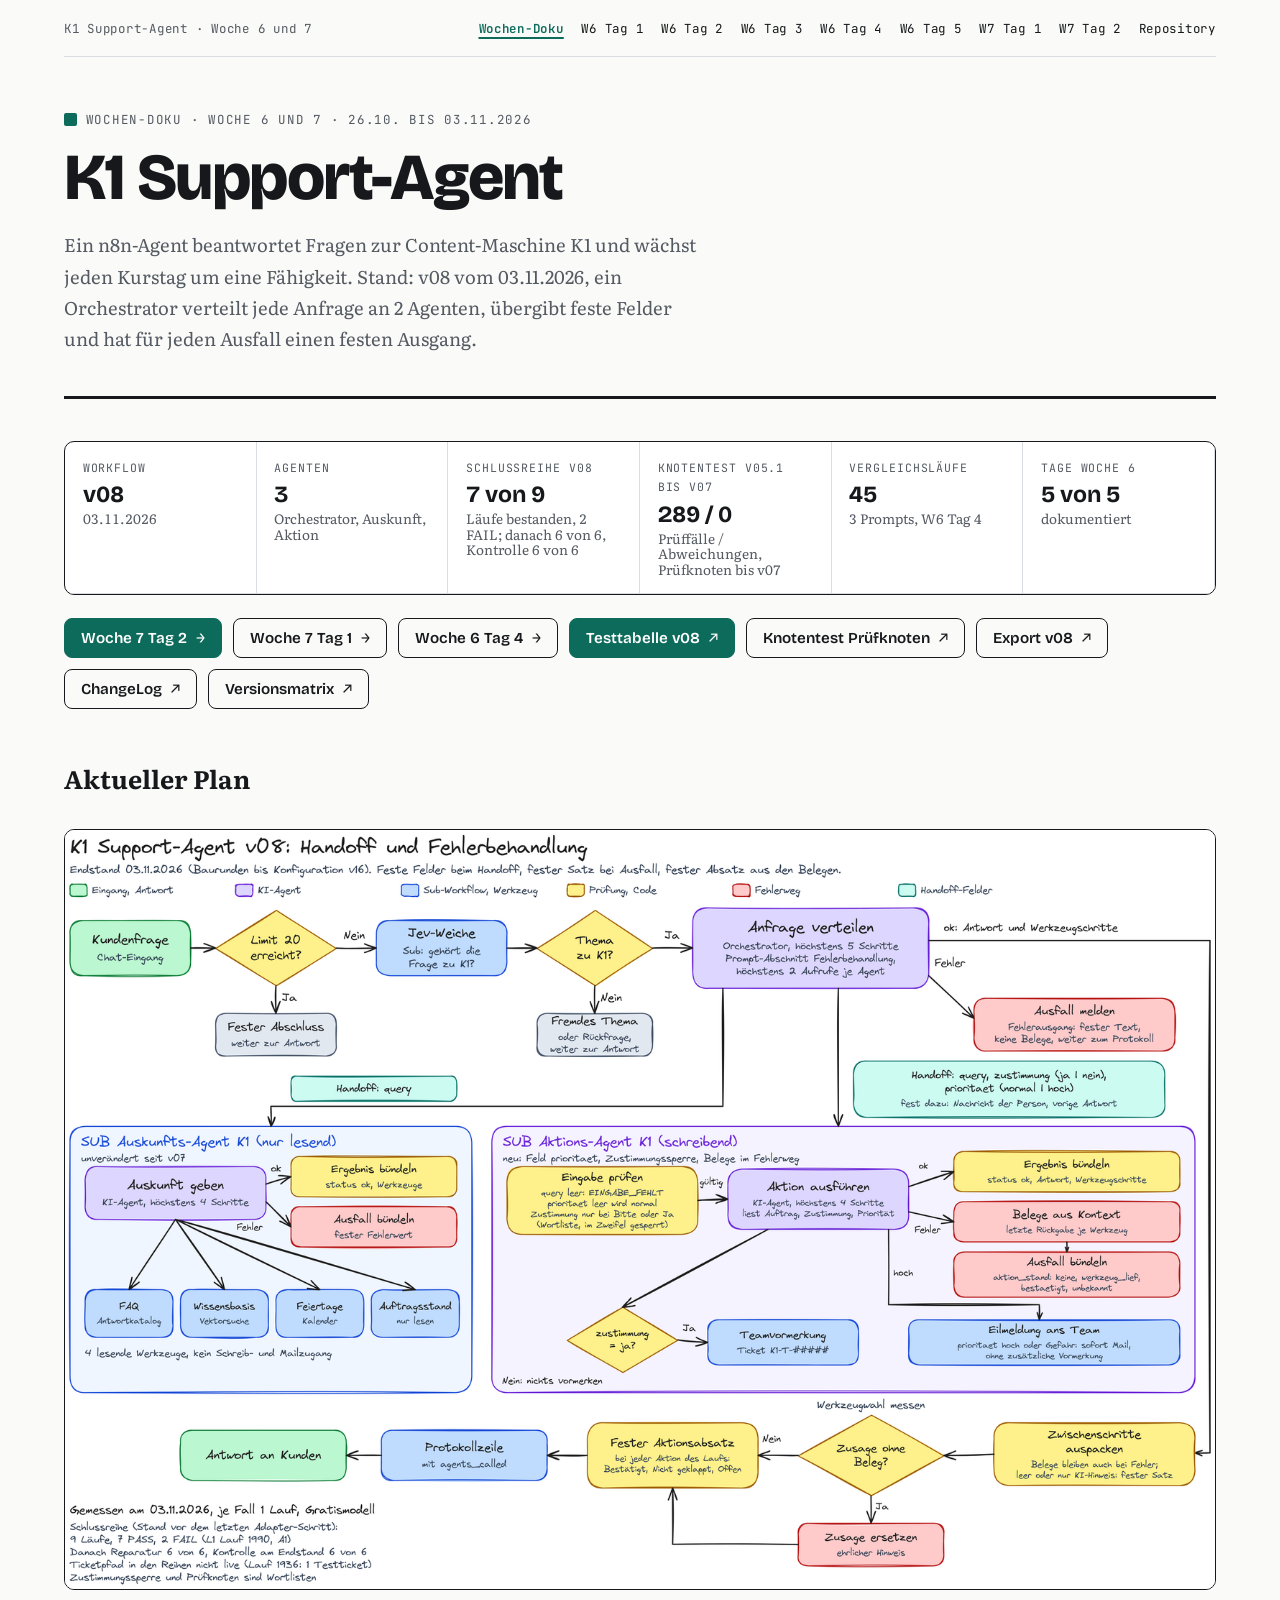
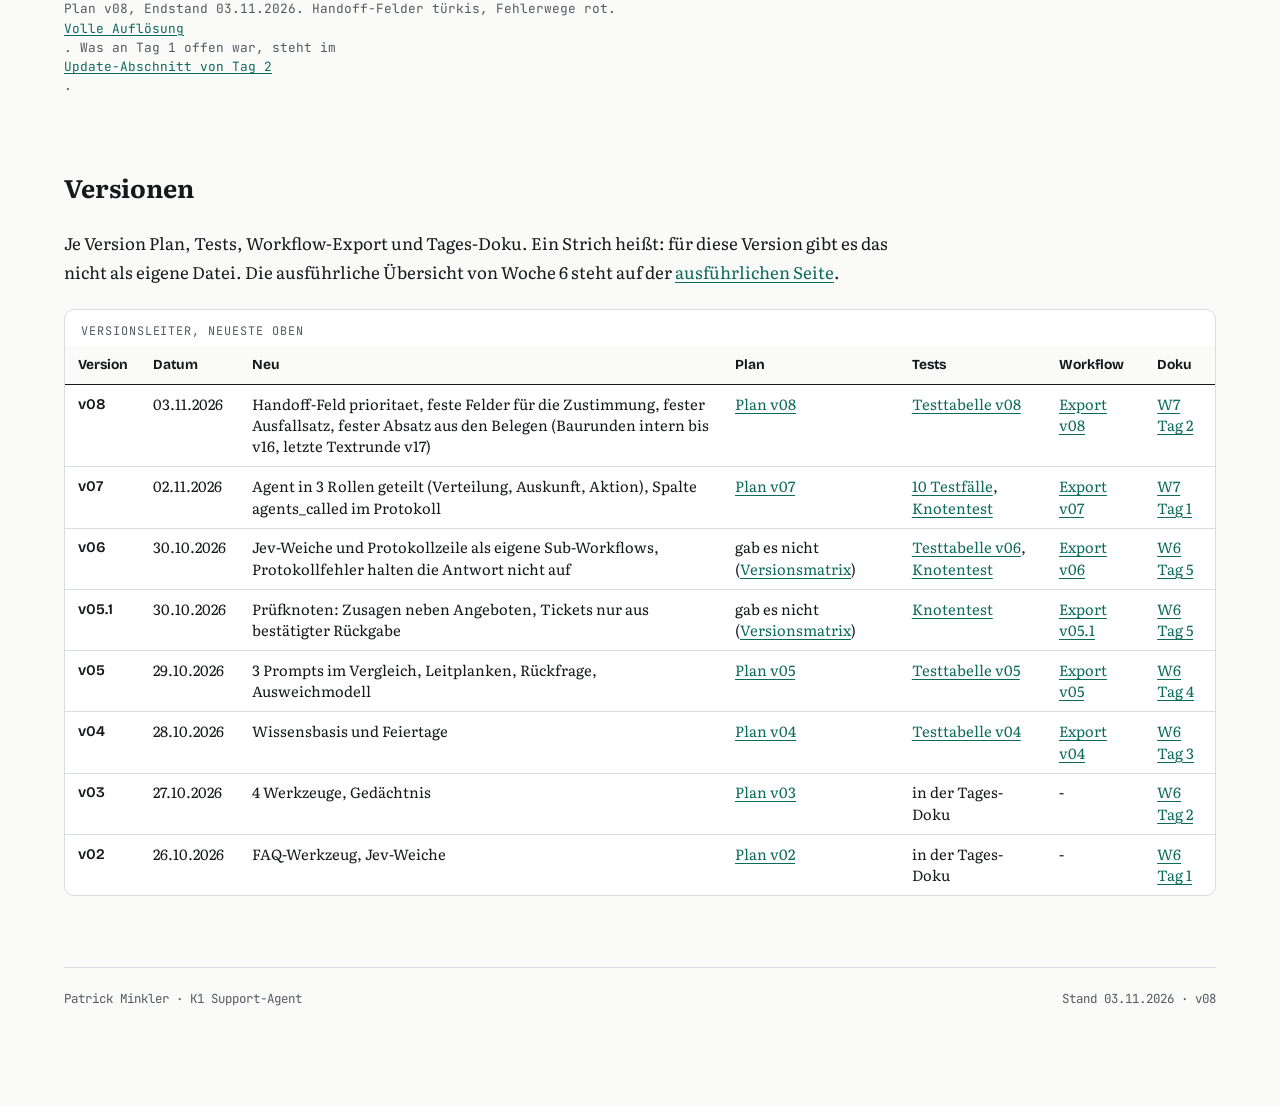
==== commit 8851b021: "Doku: einheitliche Bezeichnung Agent Co-Authored-By: Claude Opus 5.5 <noreply@anthropic.com>" ====
--- a/docs/index.html
+++ b/docs/index.html
@@ -34,7 +34,7 @@
 <div>
 <p class="oberzeile"><span aria-hidden="true" class="marke"></span>Wochen-Doku · Woche 6 und 7 · 26.10. bis 03.11.2026</p>
 <h1>K1 Support-Agent</h1>
-<p class="untertitel">Ein n8n-Agent beantwortet Fragen zur Content-Maschine K1 und wächst jeden Kurstag um eine Fähigkeit. Stand: v08 vom 03.11.2026, ein Orchestrator verteilt jede Anfrage an 2 Spezialisten, übergibt feste Felder und hat für jeden Ausfall einen festen Ausgang.</p>
+<p class="untertitel">Ein n8n-Agent beantwortet Fragen zur Content-Maschine K1 und wächst jeden Kurstag um eine Fähigkeit. Stand: v08 vom 03.11.2026, ein Orchestrator verteilt jede Anfrage an 2 Agenten, übergibt feste Felder und hat für jeden Ausfall einen festen Ausgang.</p>
 </div>
 </div>
 <dl aria-label="Stand" class="messleiste">
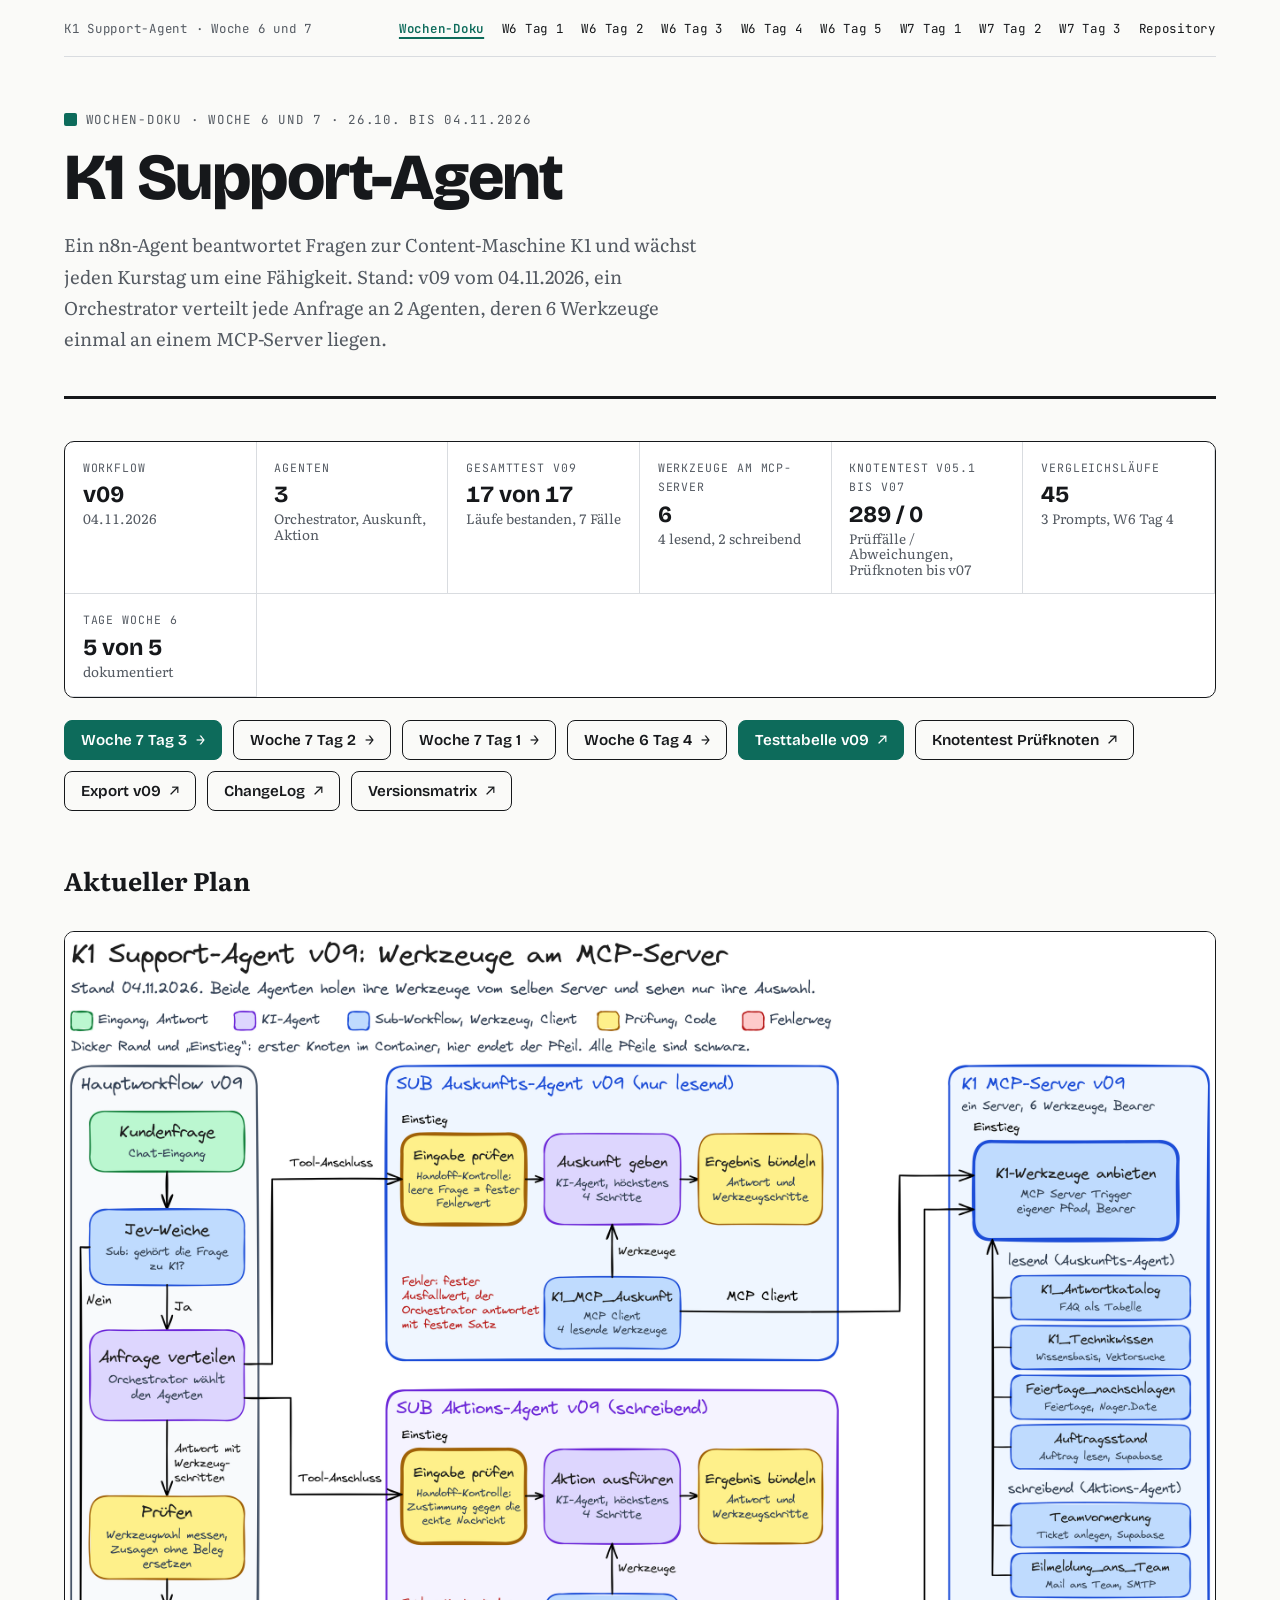
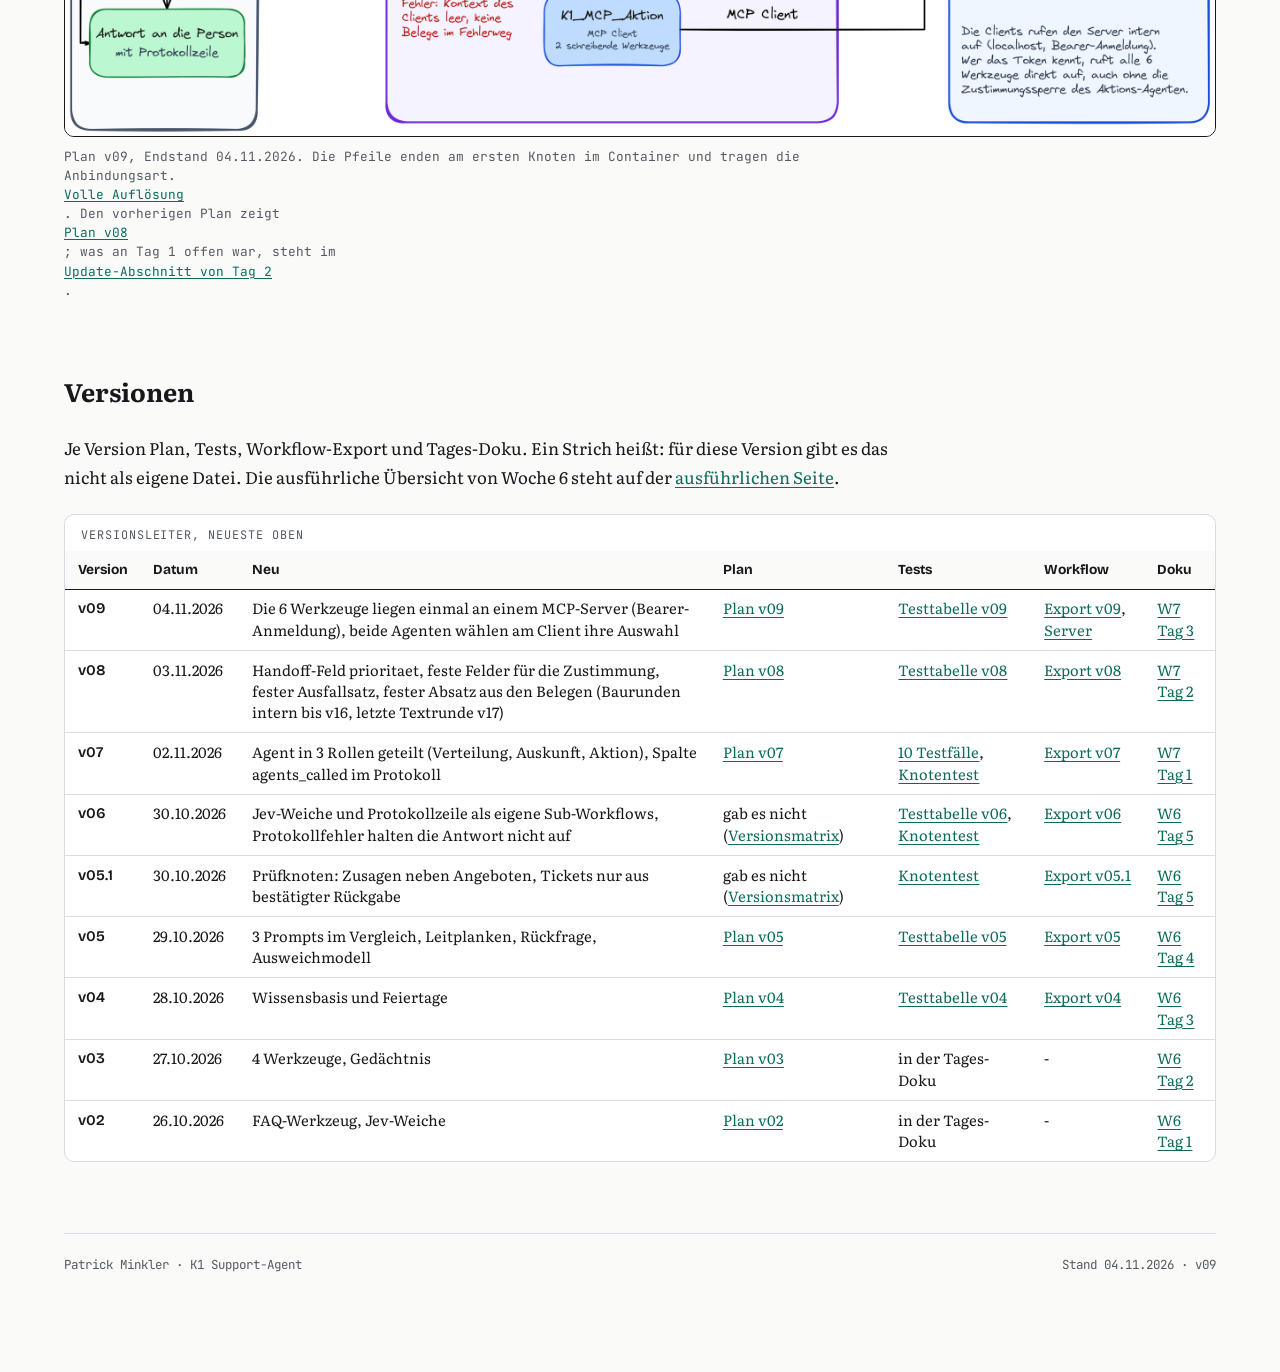
==== commit d2f393cc: "W07T03 v09: Werkzeuge der beiden Agenten an einem gemeinsamen MCP-Server Neuer Workflow k1-mcp-serve" ====
--- a/docs/index.html
+++ b/docs/index.html
@@ -27,26 +27,28 @@
 <a href="w06t05.html">W6 Tag 5</a>
 <a href="w07t01.html">W7 Tag 1</a>
 <a href="w07t02.html">W7 Tag 2</a>
+<a href="w07t03.html">W7 Tag 3</a>
 <a href="https://github.com/MinkeAutomation/k1-support-agent">Repository</a>
 </nav>
 </header>
 <div class="titelkopf">
 <div>
-<p class="oberzeile"><span aria-hidden="true" class="marke"></span>Wochen-Doku · Woche 6 und 7 · 26.10. bis 03.11.2026</p>
+<p class="oberzeile"><span aria-hidden="true" class="marke"></span>Wochen-Doku · Woche 6 und 7 · 26.10. bis 04.11.2026</p>
 <h1>K1 Support-Agent</h1>
-<p class="untertitel">Ein n8n-Agent beantwortet Fragen zur Content-Maschine K1 und wächst jeden Kurstag um eine Fähigkeit. Stand: v08 vom 03.11.2026, ein Orchestrator verteilt jede Anfrage an 2 Agenten, übergibt feste Felder und hat für jeden Ausfall einen festen Ausgang.</p>
+<p class="untertitel">Ein n8n-Agent beantwortet Fragen zur Content-Maschine K1 und wächst jeden Kurstag um eine Fähigkeit. Stand: v09 vom 04.11.2026, ein Orchestrator verteilt jede Anfrage an 2 Agenten, deren 6 Werkzeuge einmal an einem MCP-Server liegen.</p>
 </div>
 </div>
 <dl aria-label="Stand" class="messleiste">
-<div><dt>Workflow</dt><dd>v08<small>03.11.2026</small></dd></div><div><dt>Agenten</dt><dd>3<small>Orchestrator, Auskunft, Aktion</small></dd></div><div><dt>Schlussreihe v08</dt><dd>7 von 9<small>Läufe bestanden, 2 FAIL; danach 6 von 6, Kontrolle 6 von 6</small></dd></div><div><dt>Knotentest v05.1 bis v07</dt><dd>289 / 0<small>Prüffälle / Abweichungen, Prüfknoten bis v07</small></dd></div><div><dt>Vergleichsläufe</dt><dd>45<small>3 Prompts, W6 Tag 4</small></dd></div><div><dt>Tage Woche 6</dt><dd>5 von 5<small>dokumentiert</small></dd></div>
+<div><dt>Workflow</dt><dd>v09<small>04.11.2026</small></dd></div><div><dt>Agenten</dt><dd>3<small>Orchestrator, Auskunft, Aktion</small></dd></div><div><dt>Gesamttest v09</dt><dd>17 von 17<small>Läufe bestanden, 7 Fälle</small></dd></div><div><dt>Werkzeuge am MCP-Server</dt><dd>6<small>4 lesend, 2 schreibend</small></dd></div><div><dt>Knotentest v05.1 bis v07</dt><dd>289 / 0<small>Prüffälle / Abweichungen, Prüfknoten bis v07</small></dd></div><div><dt>Vergleichsläufe</dt><dd>45<small>3 Prompts, W6 Tag 4</small></dd></div><div><dt>Tage Woche 6</dt><dd>5 von 5<small>dokumentiert</small></dd></div>
 </dl>
 <div class="knoepfe">
-<a class="knopf" href="w07t02.html">Woche 7 Tag 2 <span aria-hidden="true" class="pfeil">→</span></a>
+<a class="knopf" href="w07t03.html">Woche 7 Tag 3 <span aria-hidden="true" class="pfeil">→</span></a>
+<a class="knopf zweit" href="w07t02.html">Woche 7 Tag 2 <span aria-hidden="true" class="pfeil">→</span></a>
 <a class="knopf zweit" href="w07t01.html">Woche 7 Tag 1 <span aria-hidden="true" class="pfeil">→</span></a>
 <a class="knopf zweit" href="w06t04.html">Woche 6 Tag 4 <span aria-hidden="true" class="pfeil">→</span></a>
-<a class="knopf" href="https://github.com/MinkeAutomation/k1-support-agent/blob/main/docs/testtabelle-w07t02-v08.md">Testtabelle v08 <span aria-hidden="true" class="pfeil">↗</span></a>
+<a class="knopf" href="https://github.com/MinkeAutomation/k1-support-agent/blob/main/docs/testtabelle-w07t03-v09.md">Testtabelle v09 <span aria-hidden="true" class="pfeil">↗</span></a>
 <a class="knopf zweit" href="https://github.com/MinkeAutomation/k1-support-agent/blob/main/docs/knotentest-pruefknoten.md">Knotentest Prüfknoten <span aria-hidden="true" class="pfeil">↗</span></a>
-<a class="knopf zweit" href="https://github.com/MinkeAutomation/k1-support-agent/blob/main/workflows/k1-support-agent_2026-11-03_v08.json">Export v08 <span aria-hidden="true" class="pfeil">↗</span></a>
+<a class="knopf zweit" href="https://github.com/MinkeAutomation/k1-support-agent/blob/main/workflows/k1-support-agent_2026-11-04_v09.json">Export v09 <span aria-hidden="true" class="pfeil">↗</span></a>
 <a class="knopf zweit" href="https://github.com/MinkeAutomation/k1-support-agent/blob/main/ChangeLog.md">ChangeLog <span aria-hidden="true" class="pfeil">↗</span></a>
 <a class="knopf zweit" href="https://github.com/MinkeAutomation/k1-support-agent/blob/main/docs/versionsmatrix.md">Versionsmatrix <span aria-hidden="true" class="pfeil">↗</span></a>
 </div>
@@ -54,7 +56,7 @@
 <main id="inhalt">
 <section aria-labelledby="plan-t" class="kapitel" id="plan">
 <h2 id="plan-t">Aktueller Plan</h2>
-<figure><img alt="Plan v08: Orchestrator mit Handoff-Feldern an SUB Auskunfts-Agent und SUB Aktions-Agent, Fehlerwege rot, Prüfknoten mit festem Aktionsabsatz" src="bilder/w07t02-plan-v08.png"/><figcaption>Plan v08, Endstand 03.11.2026. Handoff-Felder türkis, Fehlerwege rot. <a href="plan/plan-w07t02-v08.png">Volle Auflösung</a>. Was an Tag 1 offen war, steht im <a href="w07t02.html#update">Update-Abschnitt von Tag 2</a>.</figcaption></figure>
+<figure><img alt="Plan v09: Hauptworkflow, zwei Agenten als Container und der MCP-Server als dritter Container, Pfeile enden am ersten Knoten im Container" src="bilder/w07t03-plan-v09.png"/><figcaption>Plan v09, Endstand 04.11.2026. Die Pfeile enden am ersten Knoten im Container und tragen die Anbindungsart. <a href="plan/plan-w07t03-v09.png">Volle Auflösung</a>. Den vorherigen Plan zeigt <a href="plan/plan-w07t02-v08.png">Plan v08</a>; was an Tag 1 offen war, steht im <a href="w07t02.html#update">Update-Abschnitt von Tag 2</a>.</figcaption></figure>
 </section>
 <section aria-labelledby="versionen-t" class="kapitel" id="versionen">
 <h2 id="versionen-t">Versionen</h2>
@@ -64,6 +66,7 @@
 <caption id="t-versionen">Versionsleiter, neueste oben</caption>
 <thead><tr><th scope="col">Version</th><th scope="col">Datum</th><th scope="col">Neu</th><th scope="col">Plan</th><th scope="col">Tests</th><th scope="col">Workflow</th><th scope="col">Doku</th></tr></thead>
 <tbody>
+<tr><th data-label="Version" scope="row">v09</th><td data-label="Datum">04.11.2026</td><td data-label="Neu">Die 6 Werkzeuge liegen einmal an einem MCP-Server (Bearer-Anmeldung), beide Agenten wählen am Client ihre Auswahl</td><td data-label="Plan"><a href="plan/plan-w07t03-v09.png">Plan v09</a></td><td data-label="Tests"><a href="https://github.com/MinkeAutomation/k1-support-agent/blob/main/docs/testtabelle-w07t03-v09.md">Testtabelle v09</a></td><td data-label="Workflow"><a href="https://github.com/MinkeAutomation/k1-support-agent/blob/main/workflows/k1-support-agent_2026-11-04_v09.json">Export v09</a>, <a href="https://github.com/MinkeAutomation/k1-support-agent/blob/main/workflows/k1-mcp-server_2026-11-04_v09.json">Server</a></td><td data-label="Doku"><a href="w07t03.html">W7 Tag 3</a></td></tr>
 <tr><th data-label="Version" scope="row">v08</th><td data-label="Datum">03.11.2026</td><td data-label="Neu">Handoff-Feld prioritaet, feste Felder für die Zustimmung, fester Ausfallsatz, fester Absatz aus den Belegen (Baurunden intern bis v16, letzte Textrunde v17)</td><td data-label="Plan"><a href="plan/plan-w07t02-v08.png">Plan v08</a></td><td data-label="Tests"><a href="https://github.com/MinkeAutomation/k1-support-agent/blob/main/docs/testtabelle-w07t02-v08.md">Testtabelle v08</a></td><td data-label="Workflow"><a href="https://github.com/MinkeAutomation/k1-support-agent/blob/main/workflows/k1-support-agent_2026-11-03_v08.json">Export v08</a></td><td data-label="Doku"><a href="w07t02.html">W7 Tag 2</a></td></tr>
 <tr><th data-label="Version" scope="row">v07</th><td data-label="Datum">02.11.2026</td><td data-label="Neu">Agent in 3 Rollen geteilt (Verteilung, Auskunft, Aktion), Spalte agents_called im Protokoll</td><td data-label="Plan"><a href="plan/plan-w07t01-v07.png">Plan v07</a></td><td data-label="Tests"><a href="https://github.com/MinkeAutomation/k1-support-agent/blob/main/docs/testtabelle-w07t01-v07.md">10 Testfälle</a>, <a href="https://github.com/MinkeAutomation/k1-support-agent/blob/main/docs/knotentest-pruefknoten.md">Knotentest</a></td><td data-label="Workflow"><a href="https://github.com/MinkeAutomation/k1-support-agent/blob/main/workflows/k1-support-agent_2026-11-02_v07.json">Export v07</a></td><td data-label="Doku"><a href="w07t01.html">W7 Tag 1</a></td></tr>
 <tr><th data-label="Version" scope="row">v06</th><td data-label="Datum">30.10.2026</td><td data-label="Neu">Jev-Weiche und Protokollzeile als eigene Sub-Workflows, Protokollfehler halten die Antwort nicht auf</td><td data-label="Plan">gab es nicht (<a href="https://github.com/MinkeAutomation/k1-support-agent/blob/main/docs/versionsmatrix.md">Versionsmatrix</a>)</td><td data-label="Tests"><a href="https://github.com/MinkeAutomation/k1-support-agent/blob/main/docs/testtabelle-w06t05-v06.md">Testtabelle v06</a>, <a href="https://github.com/MinkeAutomation/k1-support-agent/blob/main/docs/knotentest-pruefknoten.md">Knotentest</a></td><td data-label="Workflow"><a href="https://github.com/MinkeAutomation/k1-support-agent/blob/main/workflows/k1-support-agent_2026-10-30_v06.json">Export v06</a></td><td data-label="Doku"><a href="w06t05.html">W6 Tag 5</a></td></tr>
@@ -78,7 +81,7 @@
 </section></main>
 <footer class="fuss">
 <span>Patrick Minkler · K1 Support-Agent</span>
-<span>Stand 03.11.2026 · v08</span>
+<span>Stand 04.11.2026 · v09</span>
 </footer>
 </div>
 </body>
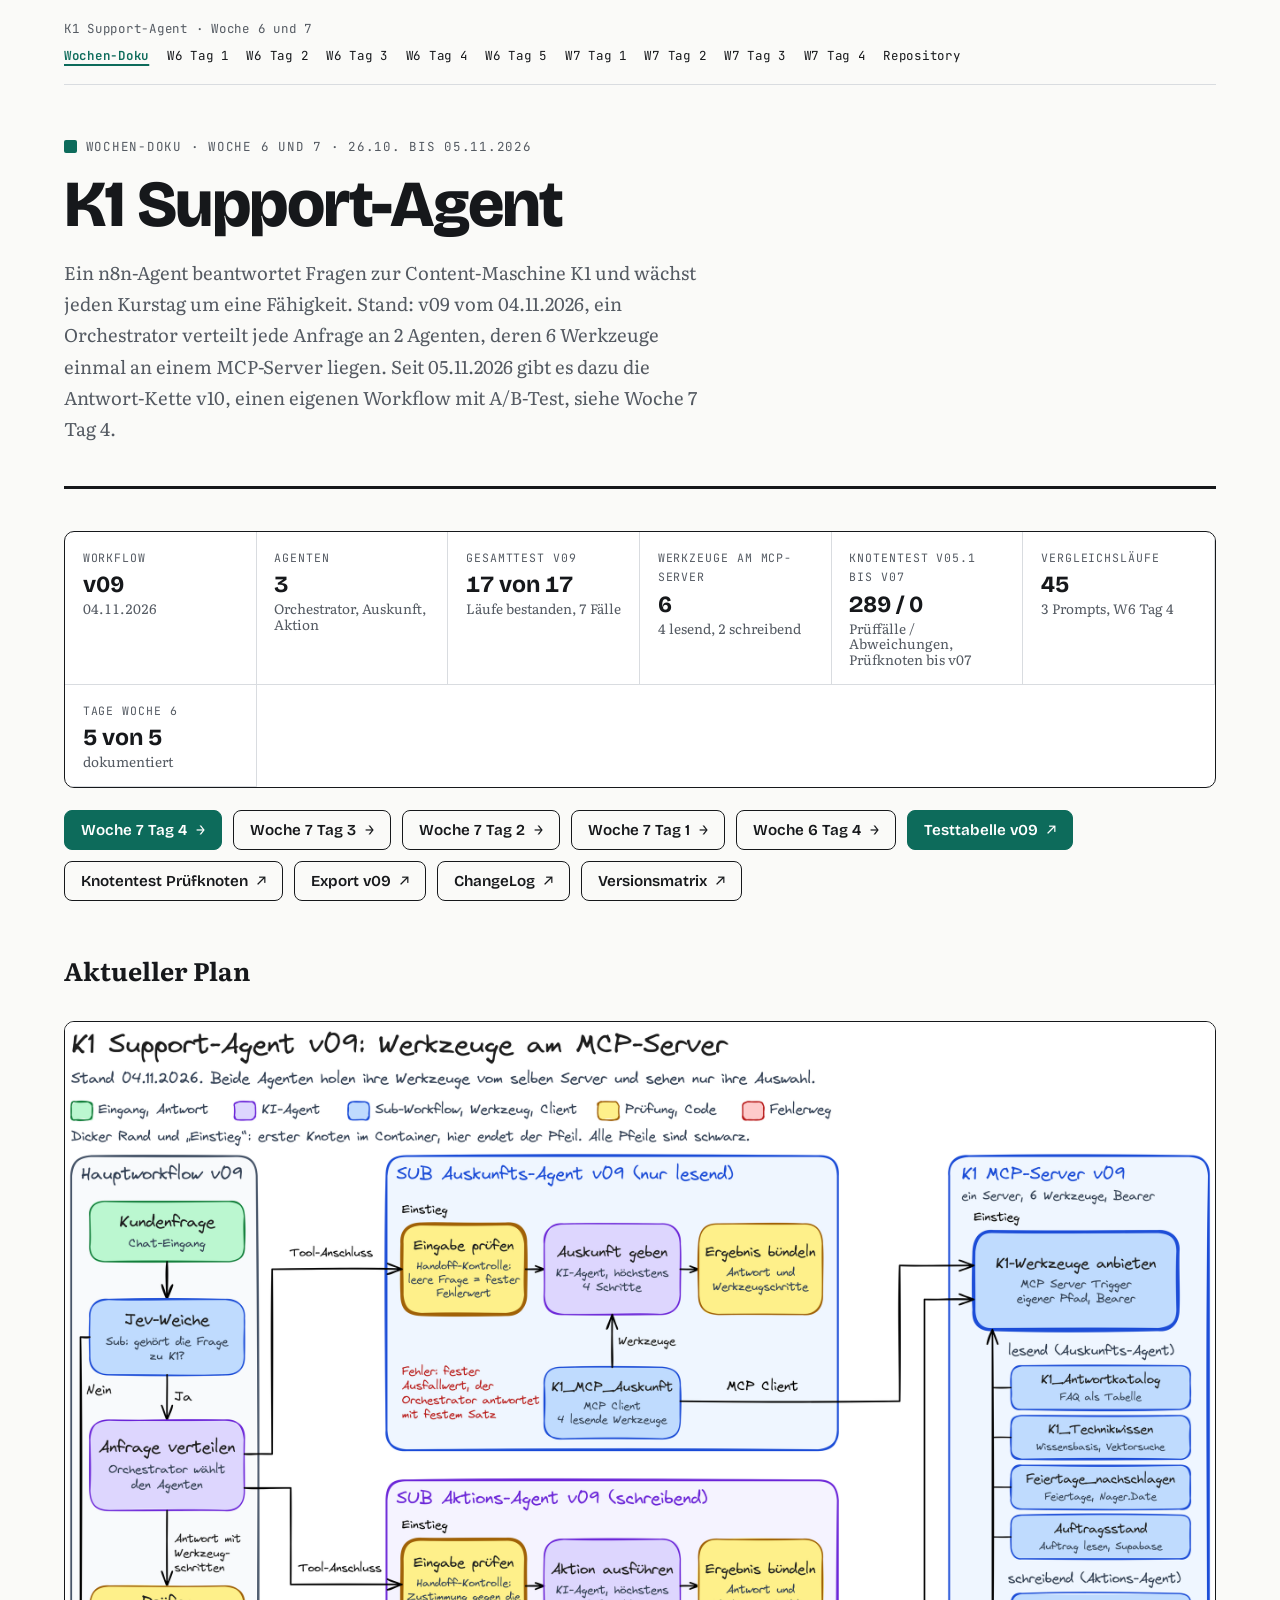
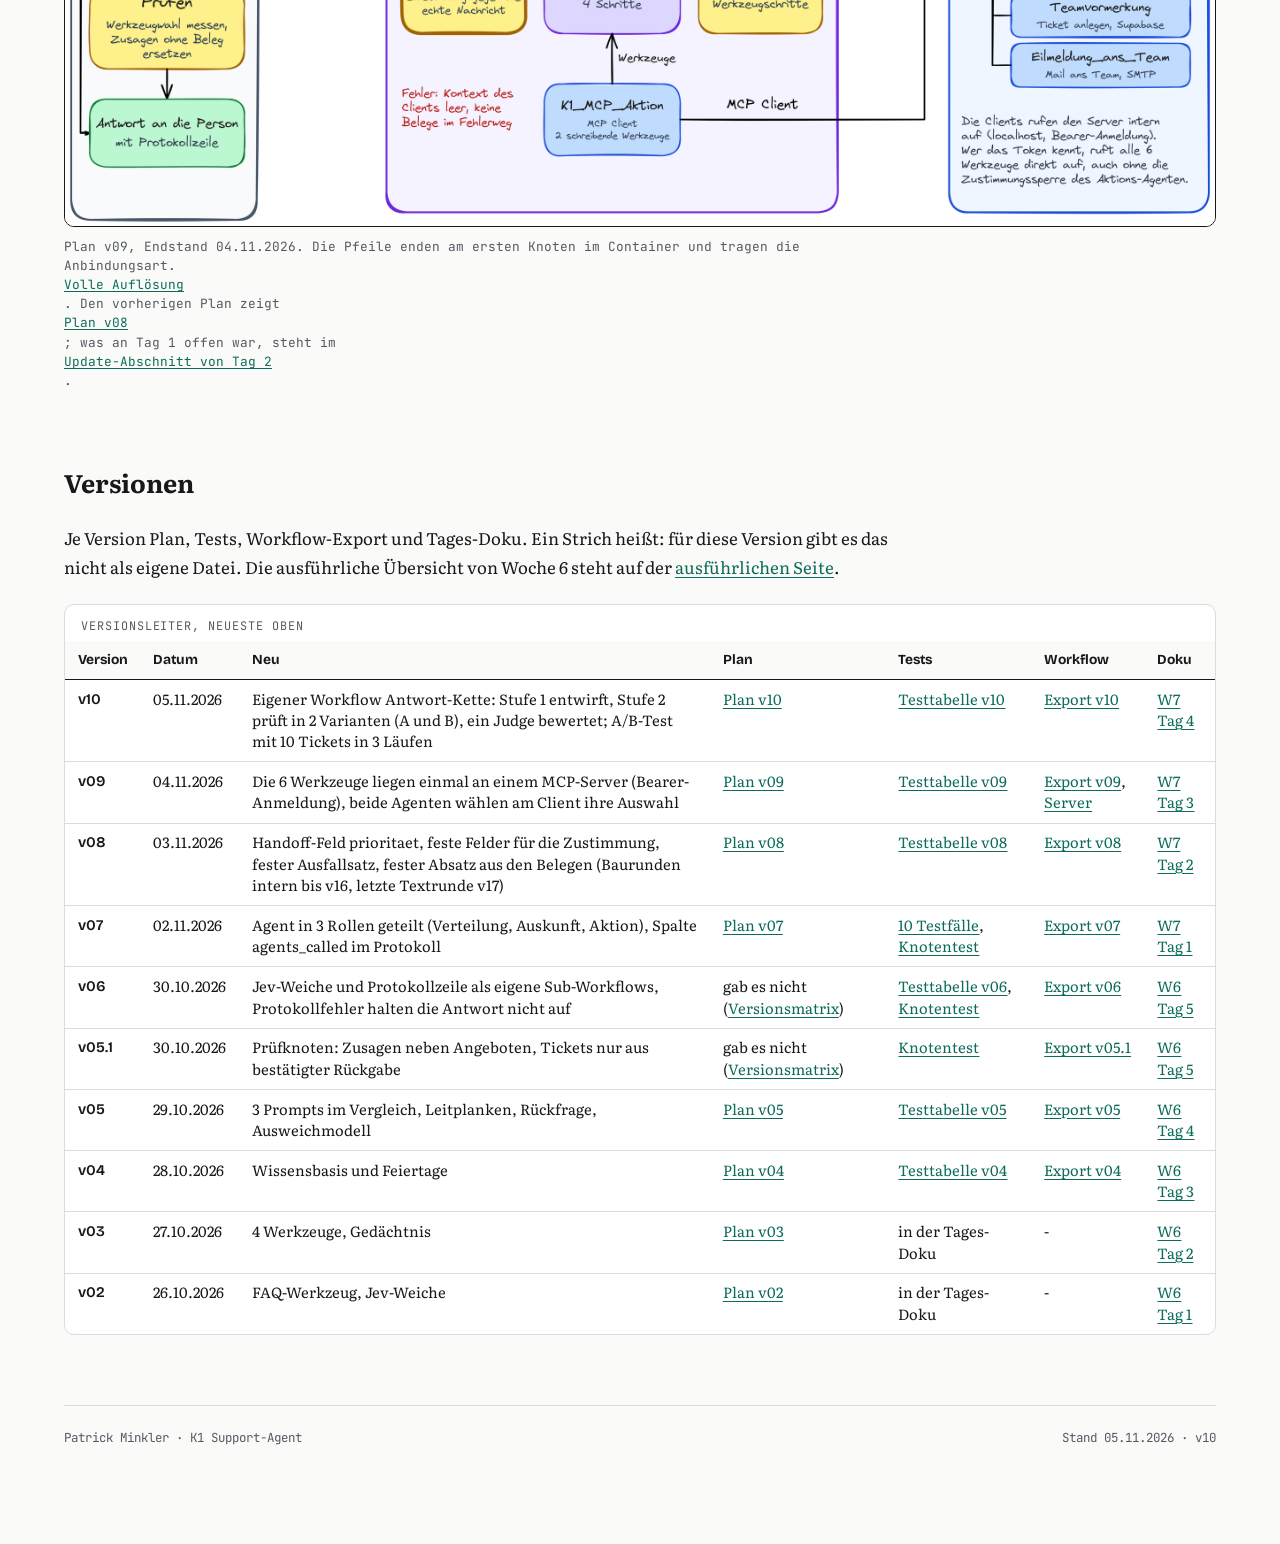
==== commit e865821c: "W07T04 v10: Antwort-Kette mit Doku, Testtabelle und Plan Neuer Workflow-Export k1-antwort-kette v10 " ====
--- a/docs/index.html
+++ b/docs/index.html
@@ -28,21 +28,23 @@
 <a href="w07t01.html">W7 Tag 1</a>
 <a href="w07t02.html">W7 Tag 2</a>
 <a href="w07t03.html">W7 Tag 3</a>
+<a href="w07t04.html">W7 Tag 4</a>
 <a href="https://github.com/MinkeAutomation/k1-support-agent">Repository</a>
 </nav>
 </header>
 <div class="titelkopf">
 <div>
-<p class="oberzeile"><span aria-hidden="true" class="marke"></span>Wochen-Doku · Woche 6 und 7 · 26.10. bis 04.11.2026</p>
+<p class="oberzeile"><span aria-hidden="true" class="marke"></span>Wochen-Doku · Woche 6 und 7 · 26.10. bis 05.11.2026</p>
 <h1>K1 Support-Agent</h1>
-<p class="untertitel">Ein n8n-Agent beantwortet Fragen zur Content-Maschine K1 und wächst jeden Kurstag um eine Fähigkeit. Stand: v09 vom 04.11.2026, ein Orchestrator verteilt jede Anfrage an 2 Agenten, deren 6 Werkzeuge einmal an einem MCP-Server liegen.</p>
+<p class="untertitel">Ein n8n-Agent beantwortet Fragen zur Content-Maschine K1 und wächst jeden Kurstag um eine Fähigkeit. Stand: v09 vom 04.11.2026, ein Orchestrator verteilt jede Anfrage an 2 Agenten, deren 6 Werkzeuge einmal an einem MCP-Server liegen. Seit 05.11.2026 gibt es dazu die Antwort-Kette v10, einen eigenen Workflow mit A/B-Test, siehe Woche 7 Tag 4.</p>
 </div>
 </div>
 <dl aria-label="Stand" class="messleiste">
 <div><dt>Workflow</dt><dd>v09<small>04.11.2026</small></dd></div><div><dt>Agenten</dt><dd>3<small>Orchestrator, Auskunft, Aktion</small></dd></div><div><dt>Gesamttest v09</dt><dd>17 von 17<small>Läufe bestanden, 7 Fälle</small></dd></div><div><dt>Werkzeuge am MCP-Server</dt><dd>6<small>4 lesend, 2 schreibend</small></dd></div><div><dt>Knotentest v05.1 bis v07</dt><dd>289 / 0<small>Prüffälle / Abweichungen, Prüfknoten bis v07</small></dd></div><div><dt>Vergleichsläufe</dt><dd>45<small>3 Prompts, W6 Tag 4</small></dd></div><div><dt>Tage Woche 6</dt><dd>5 von 5<small>dokumentiert</small></dd></div>
 </dl>
 <div class="knoepfe">
-<a class="knopf" href="w07t03.html">Woche 7 Tag 3 <span aria-hidden="true" class="pfeil">→</span></a>
+<a class="knopf" href="w07t04.html">Woche 7 Tag 4 <span aria-hidden="true" class="pfeil">→</span></a>
+<a class="knopf zweit" href="w07t03.html">Woche 7 Tag 3 <span aria-hidden="true" class="pfeil">→</span></a>
 <a class="knopf zweit" href="w07t02.html">Woche 7 Tag 2 <span aria-hidden="true" class="pfeil">→</span></a>
 <a class="knopf zweit" href="w07t01.html">Woche 7 Tag 1 <span aria-hidden="true" class="pfeil">→</span></a>
 <a class="knopf zweit" href="w06t04.html">Woche 6 Tag 4 <span aria-hidden="true" class="pfeil">→</span></a>
@@ -66,6 +68,7 @@
 <caption id="t-versionen">Versionsleiter, neueste oben</caption>
 <thead><tr><th scope="col">Version</th><th scope="col">Datum</th><th scope="col">Neu</th><th scope="col">Plan</th><th scope="col">Tests</th><th scope="col">Workflow</th><th scope="col">Doku</th></tr></thead>
 <tbody>
+<tr><th data-label="Version" scope="row">v10</th><td data-label="Datum">05.11.2026</td><td data-label="Neu">Eigener Workflow Antwort-Kette: Stufe 1 entwirft, Stufe 2 prüft in 2 Varianten (A und B), ein Judge bewertet; A/B-Test mit 10 Tickets in 3 Läufen</td><td data-label="Plan"><a href="plan/plan-w07t04-v10.png">Plan v10</a></td><td data-label="Tests"><a href="https://github.com/MinkeAutomation/k1-support-agent/blob/main/docs/testtabelle-w07t04-v10.md">Testtabelle v10</a></td><td data-label="Workflow"><a href="https://github.com/MinkeAutomation/k1-support-agent/blob/main/workflows/k1-antwort-kette_2026-11-05_v10.json">Export v10</a></td><td data-label="Doku"><a href="w07t04.html">W7 Tag 4</a></td></tr>
 <tr><th data-label="Version" scope="row">v09</th><td data-label="Datum">04.11.2026</td><td data-label="Neu">Die 6 Werkzeuge liegen einmal an einem MCP-Server (Bearer-Anmeldung), beide Agenten wählen am Client ihre Auswahl</td><td data-label="Plan"><a href="plan/plan-w07t03-v09.png">Plan v09</a></td><td data-label="Tests"><a href="https://github.com/MinkeAutomation/k1-support-agent/blob/main/docs/testtabelle-w07t03-v09.md">Testtabelle v09</a></td><td data-label="Workflow"><a href="https://github.com/MinkeAutomation/k1-support-agent/blob/main/workflows/k1-support-agent_2026-11-04_v09.json">Export v09</a>, <a href="https://github.com/MinkeAutomation/k1-support-agent/blob/main/workflows/k1-mcp-server_2026-11-04_v09.json">Server</a></td><td data-label="Doku"><a href="w07t03.html">W7 Tag 3</a></td></tr>
 <tr><th data-label="Version" scope="row">v08</th><td data-label="Datum">03.11.2026</td><td data-label="Neu">Handoff-Feld prioritaet, feste Felder für die Zustimmung, fester Ausfallsatz, fester Absatz aus den Belegen (Baurunden intern bis v16, letzte Textrunde v17)</td><td data-label="Plan"><a href="plan/plan-w07t02-v08.png">Plan v08</a></td><td data-label="Tests"><a href="https://github.com/MinkeAutomation/k1-support-agent/blob/main/docs/testtabelle-w07t02-v08.md">Testtabelle v08</a></td><td data-label="Workflow"><a href="https://github.com/MinkeAutomation/k1-support-agent/blob/main/workflows/k1-support-agent_2026-11-03_v08.json">Export v08</a></td><td data-label="Doku"><a href="w07t02.html">W7 Tag 2</a></td></tr>
 <tr><th data-label="Version" scope="row">v07</th><td data-label="Datum">02.11.2026</td><td data-label="Neu">Agent in 3 Rollen geteilt (Verteilung, Auskunft, Aktion), Spalte agents_called im Protokoll</td><td data-label="Plan"><a href="plan/plan-w07t01-v07.png">Plan v07</a></td><td data-label="Tests"><a href="https://github.com/MinkeAutomation/k1-support-agent/blob/main/docs/testtabelle-w07t01-v07.md">10 Testfälle</a>, <a href="https://github.com/MinkeAutomation/k1-support-agent/blob/main/docs/knotentest-pruefknoten.md">Knotentest</a></td><td data-label="Workflow"><a href="https://github.com/MinkeAutomation/k1-support-agent/blob/main/workflows/k1-support-agent_2026-11-02_v07.json">Export v07</a></td><td data-label="Doku"><a href="w07t01.html">W7 Tag 1</a></td></tr>
@@ -81,7 +84,7 @@
 </section></main>
 <footer class="fuss">
 <span>Patrick Minkler · K1 Support-Agent</span>
-<span>Stand 04.11.2026 · v09</span>
+<span>Stand 05.11.2026 · v10</span>
 </footer>
 </div>
 </body>
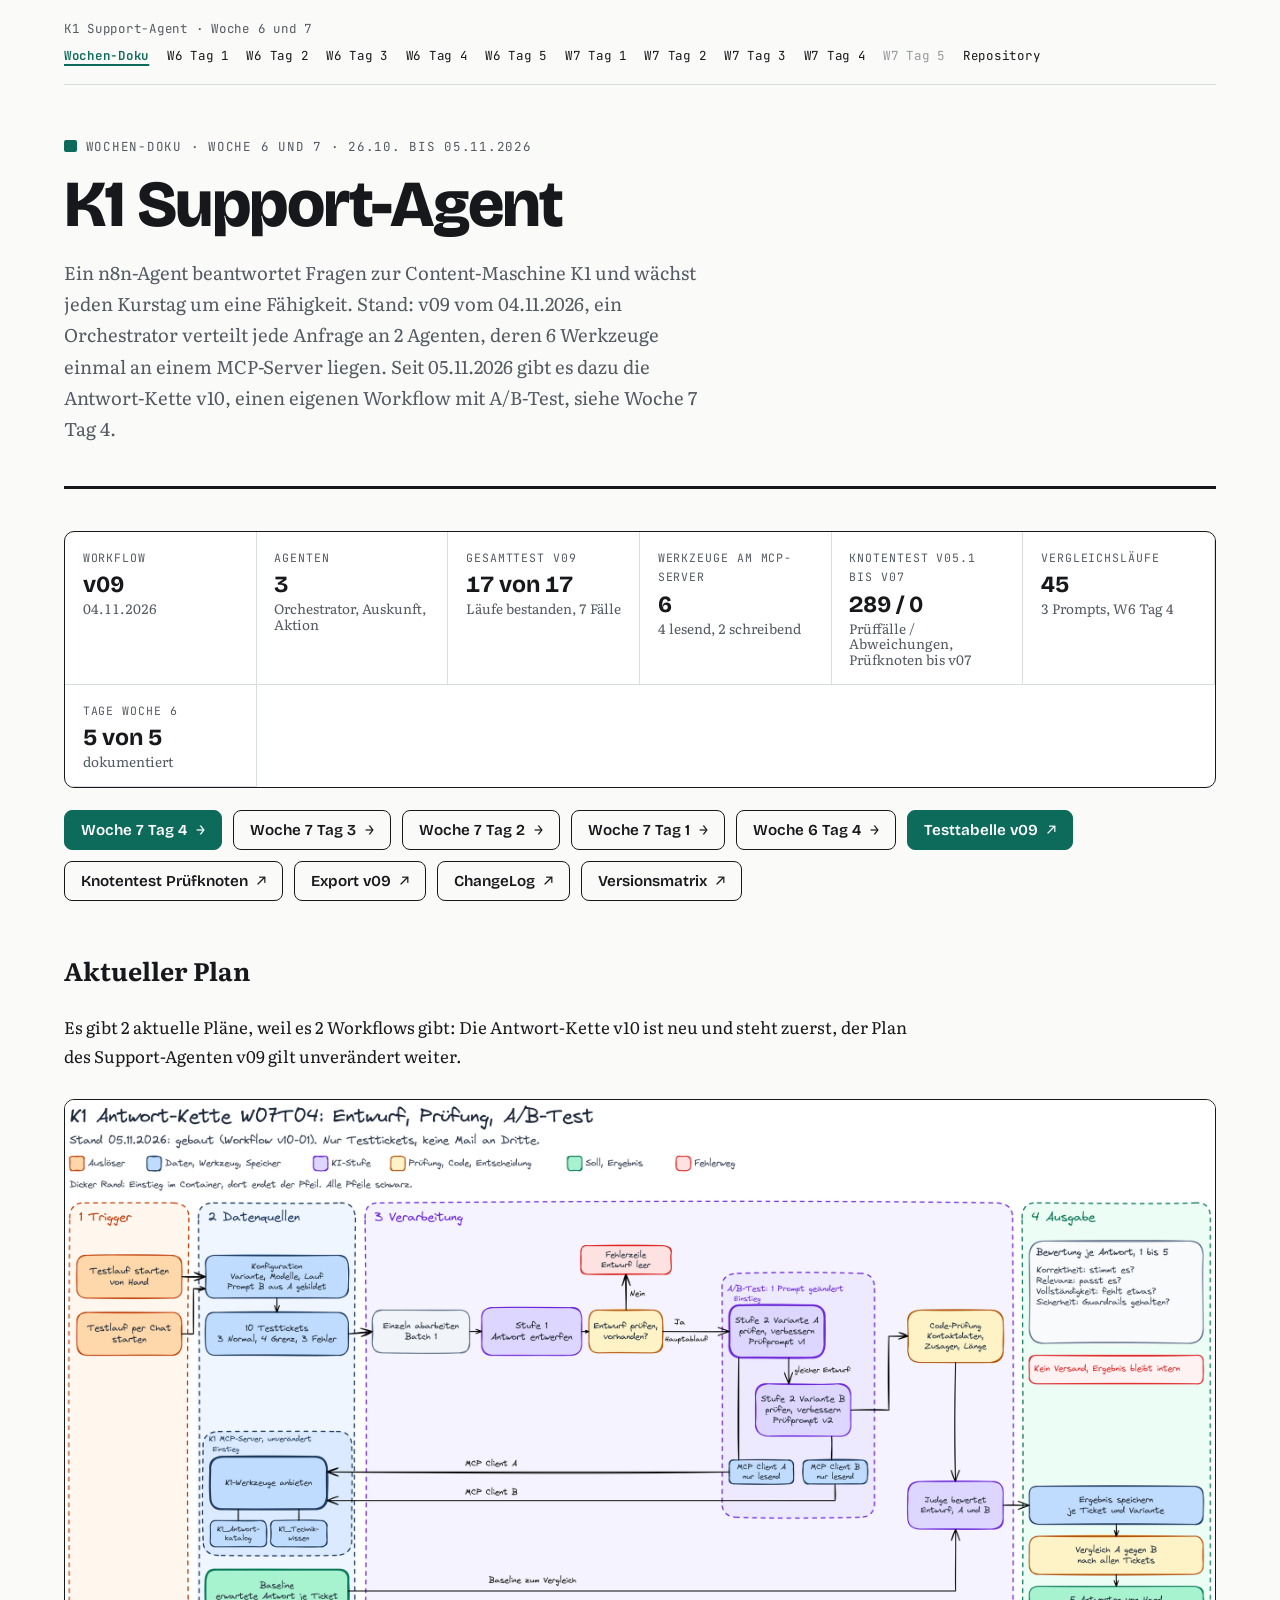
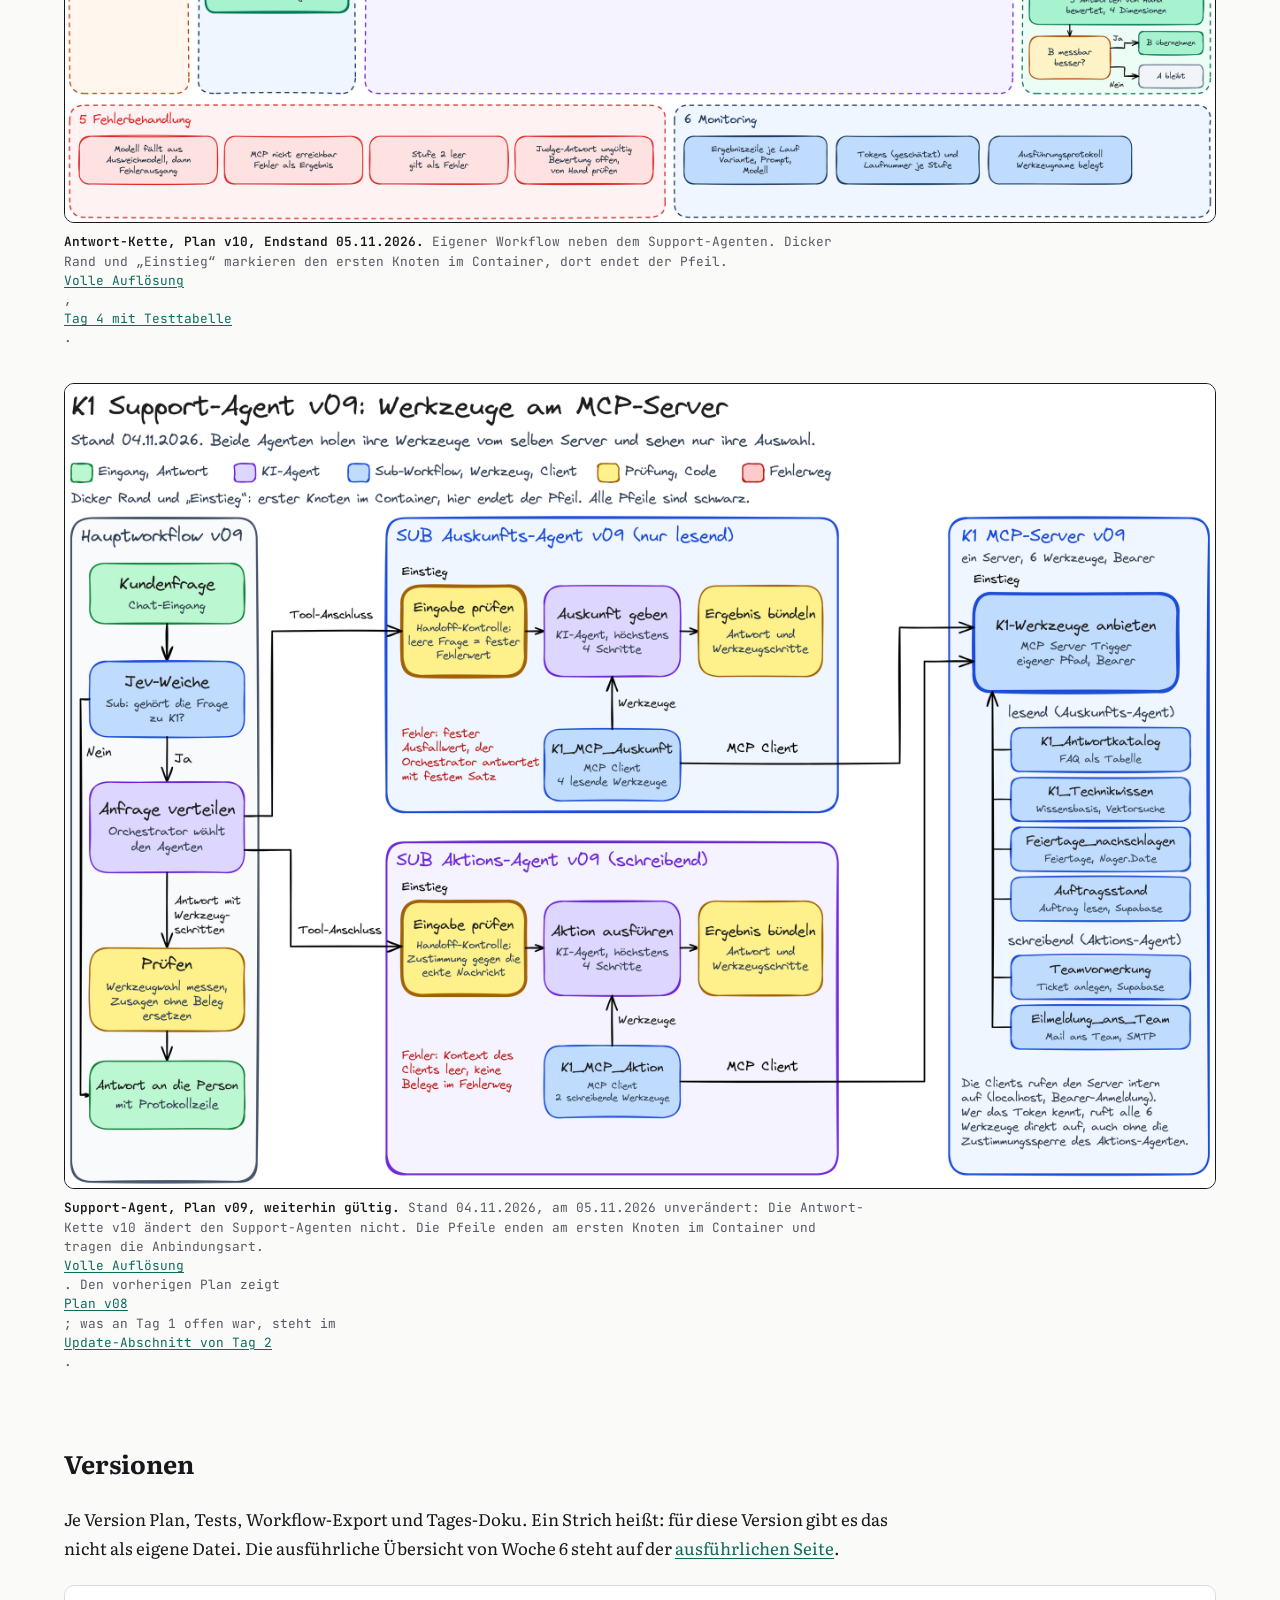
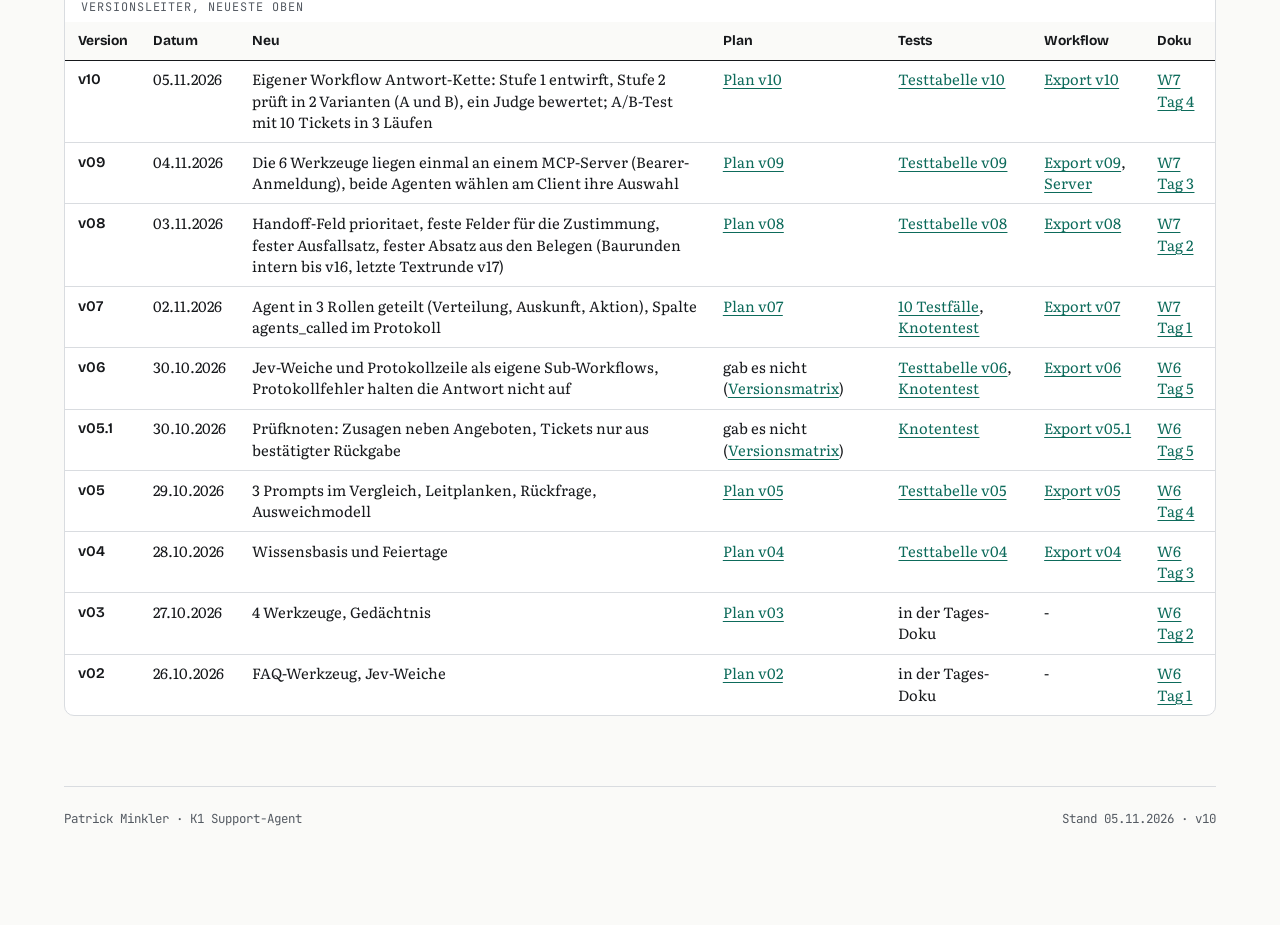
==== commit 56c7a8fa: "W07T04 v10: Repo-Funde behoben, Vergleich nur mit gueltigen Paaren Vergleich A gegen B im Workflow-E" ====
--- a/docs/index.html
+++ b/docs/index.html
@@ -29,6 +29,7 @@
 <a href="w07t02.html">W7 Tag 2</a>
 <a href="w07t03.html">W7 Tag 3</a>
 <a href="w07t04.html">W7 Tag 4</a>
+<span aria-disabled="true" class="aus" title="noch nicht dokumentiert">W7 Tag 5</span>
 <a href="https://github.com/MinkeAutomation/k1-support-agent">Repository</a>
 </nav>
 </header>
@@ -58,7 +59,9 @@
 <main id="inhalt">
 <section aria-labelledby="plan-t" class="kapitel" id="plan">
 <h2 id="plan-t">Aktueller Plan</h2>
-<figure><img alt="Plan v09: Hauptworkflow, zwei Agenten als Container und der MCP-Server als dritter Container, Pfeile enden am ersten Knoten im Container" src="bilder/w07t03-plan-v09.png"/><figcaption>Plan v09, Endstand 04.11.2026. Die Pfeile enden am ersten Knoten im Container und tragen die Anbindungsart. <a href="plan/plan-w07t03-v09.png">Volle Auflösung</a>. Den vorherigen Plan zeigt <a href="plan/plan-w07t02-v08.png">Plan v08</a>; was an Tag 1 offen war, steht im <a href="w07t02.html#update">Update-Abschnitt von Tag 2</a>.</figcaption></figure>
+<p>Es gibt 2 aktuelle Pläne, weil es 2 Workflows gibt: Die Antwort-Kette v10 ist neu und steht zuerst, der Plan des Support-Agenten v09 gilt unverändert weiter.</p>
+<figure><img alt="Plan v10: links der Trigger, daneben Konfiguration, Testtickets, MCP-Server und Baseline, in der Mitte die Verarbeitung mit Stufe 1, der Weiche Entwurf vorhanden und dem Container A/B-Test mit den Varianten A und B, rechts die Ausgabe mit Speichern, Vergleich, Handbewertung und der Entscheidung. Der Pfeil in den Container endet am ersten Knoten, Variante A, und trägt die Beschriftung Hauptablauf. Alle Pfeile sind schwarz." height="1632" src="bilder/w07t04-plan-v10.png" width="2600"/><figcaption><strong>Antwort-Kette, Plan v10, Endstand 05.11.2026.</strong> Eigener Workflow neben dem Support-Agenten. Dicker Rand und „Einstieg“ markieren den ersten Knoten im Container, dort endet der Pfeil. <a href="plan/plan-w07t04-v10.png">Volle Auflösung</a>, <a href="w07t04.html">Tag 4 mit Testtabelle</a>.</figcaption></figure>
+<figure><img alt="Plan v09: Hauptworkflow, zwei Agenten als Container und der MCP-Server als dritter Container, Pfeile enden am ersten Knoten im Container" src="bilder/w07t03-plan-v09.png"/><figcaption><strong>Support-Agent, Plan v09, weiterhin gültig.</strong> Stand 04.11.2026, am 05.11.2026 unverändert: Die Antwort-Kette v10 ändert den Support-Agenten nicht. Die Pfeile enden am ersten Knoten im Container und tragen die Anbindungsart. <a href="plan/plan-w07t03-v09.png">Volle Auflösung</a>. Den vorherigen Plan zeigt <a href="plan/plan-w07t02-v08.png">Plan v08</a>; was an Tag 1 offen war, steht im <a href="w07t02.html#update">Update-Abschnitt von Tag 2</a>.</figcaption></figure>
 </section>
 <section aria-labelledby="versionen-t" class="kapitel" id="versionen">
 <h2 id="versionen-t">Versionen</h2>
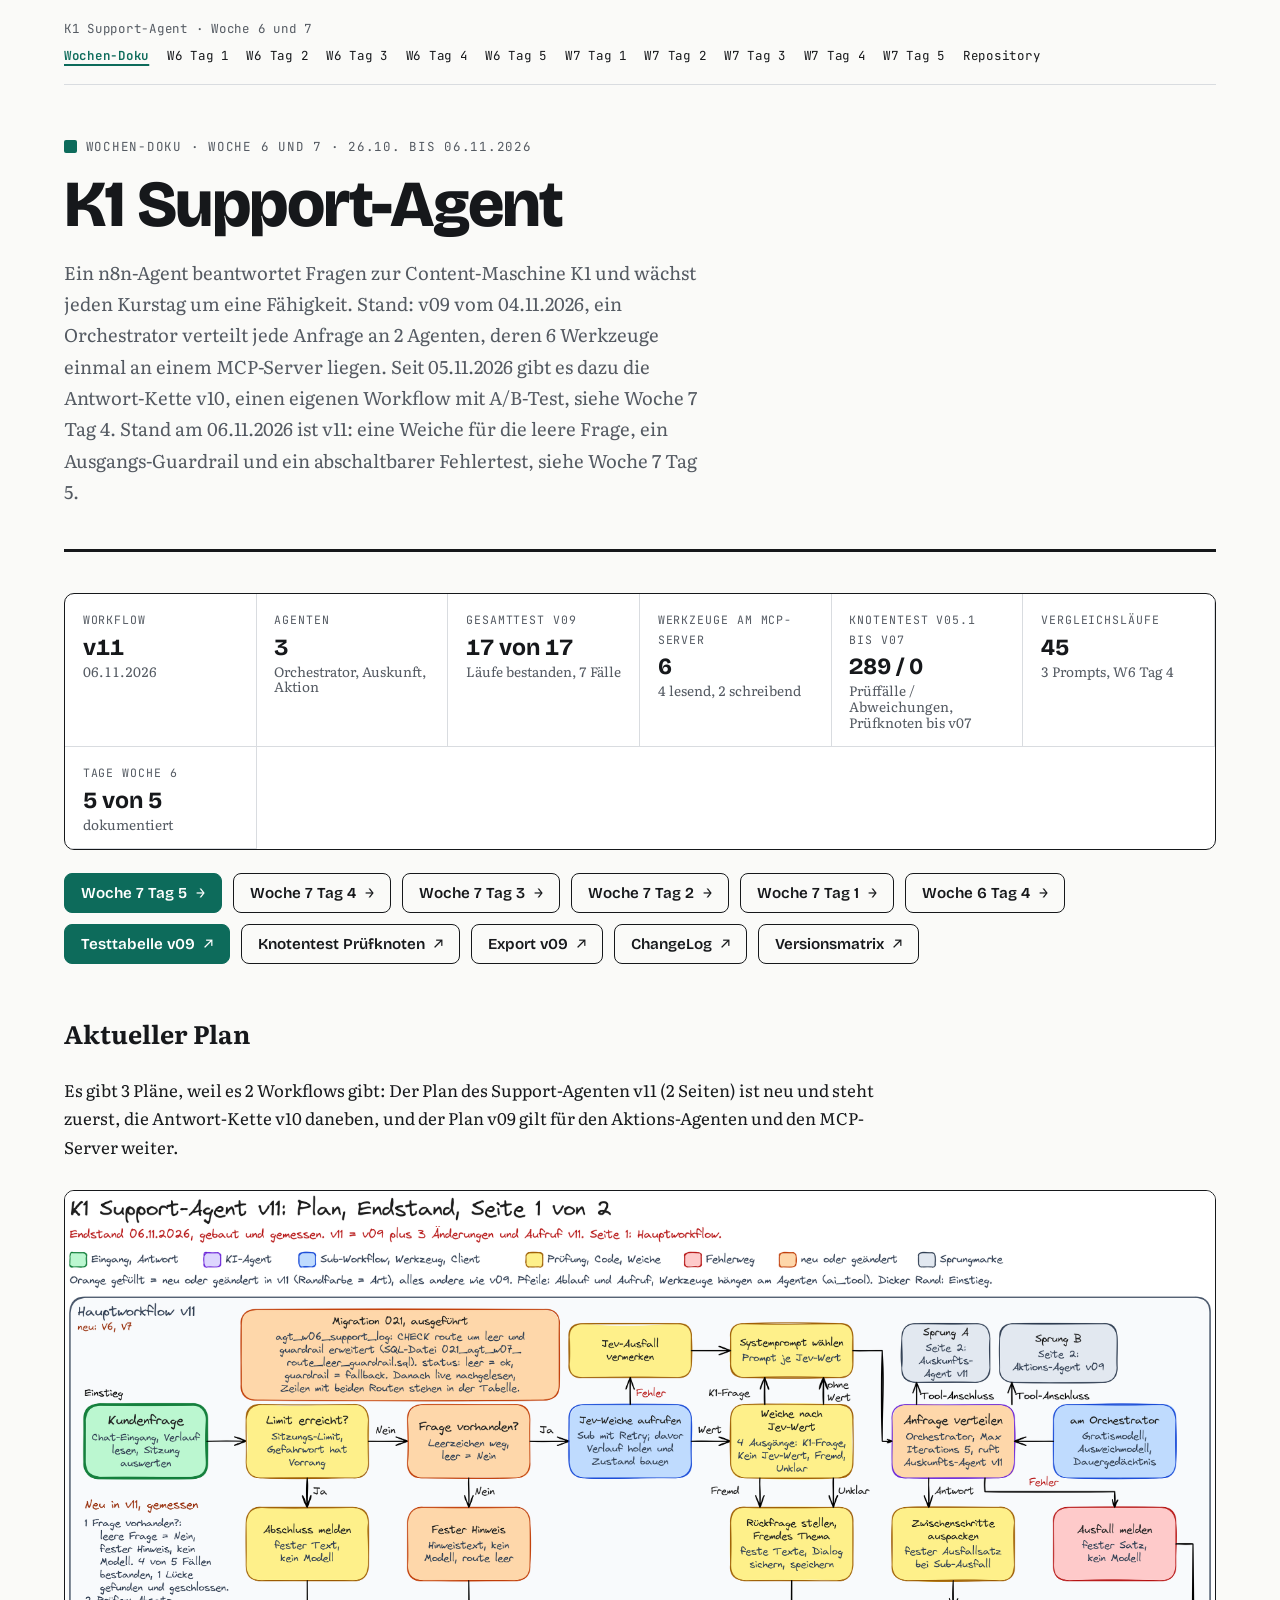
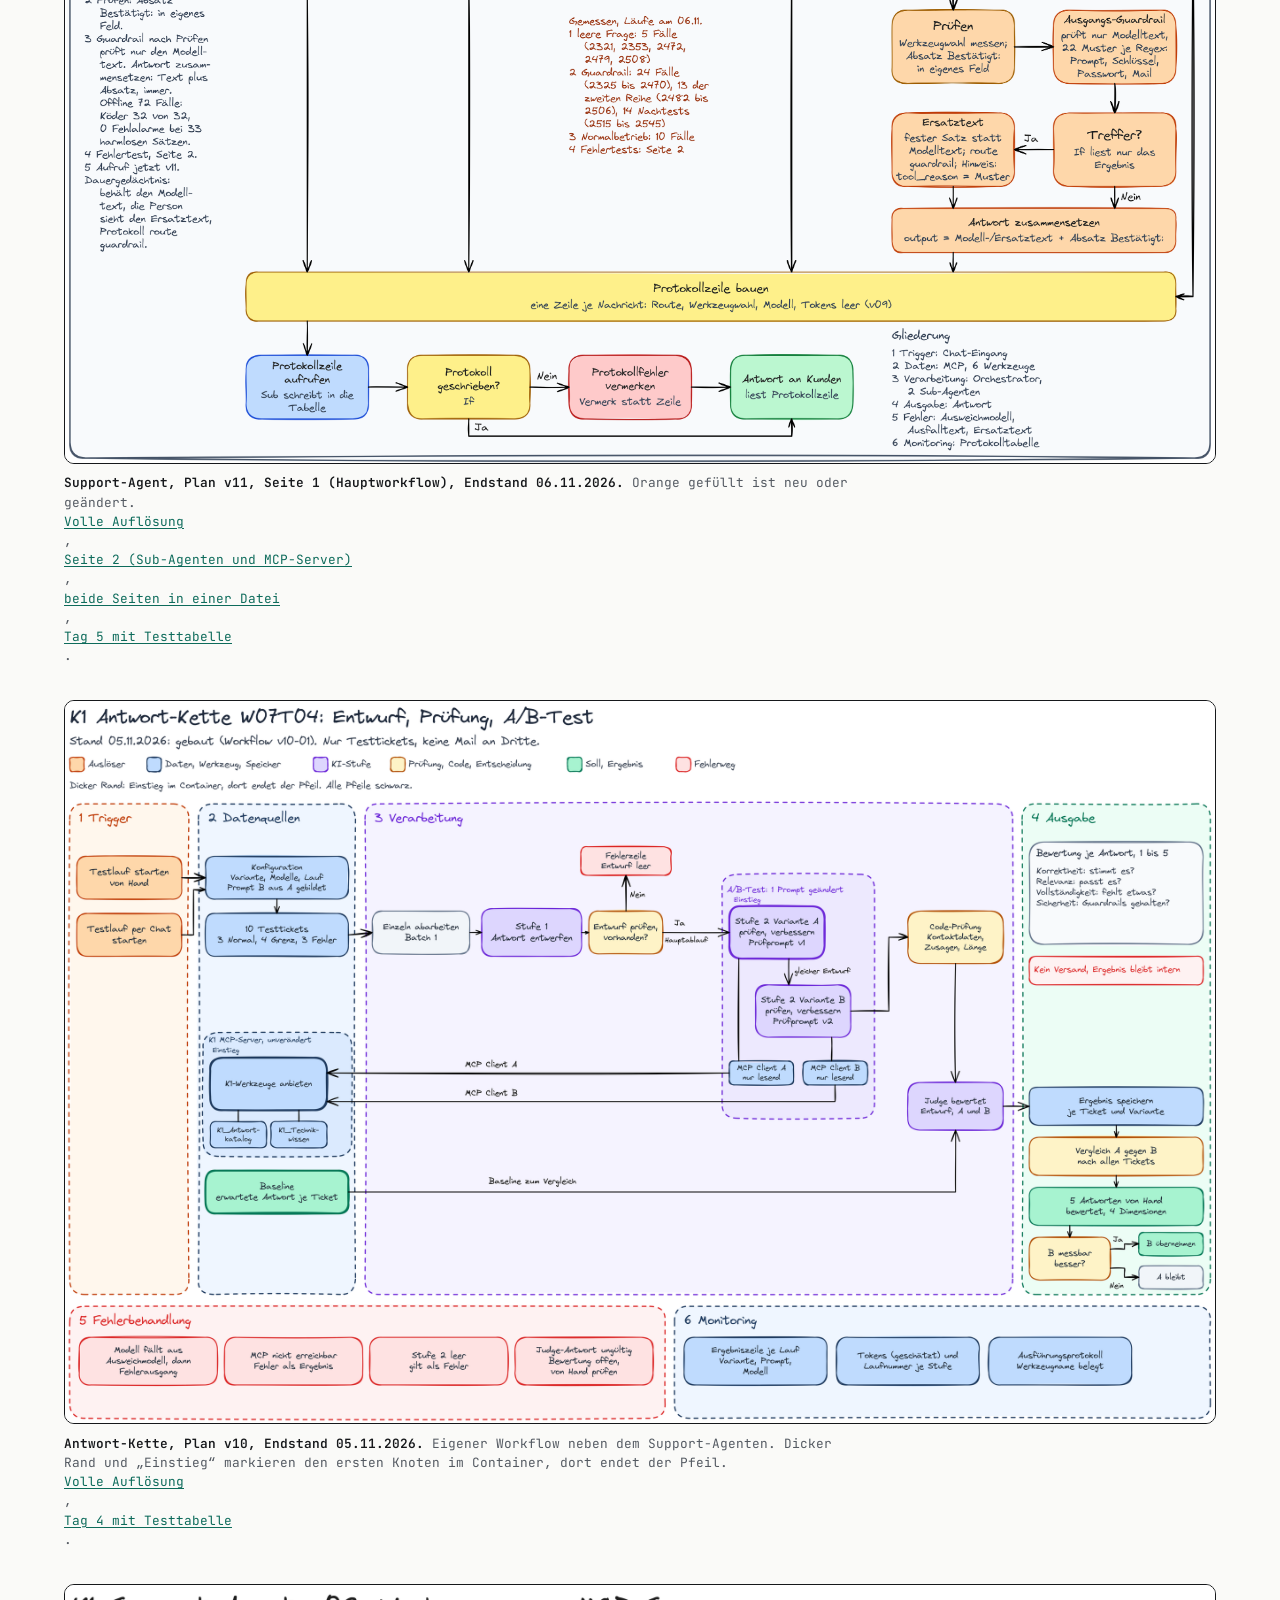
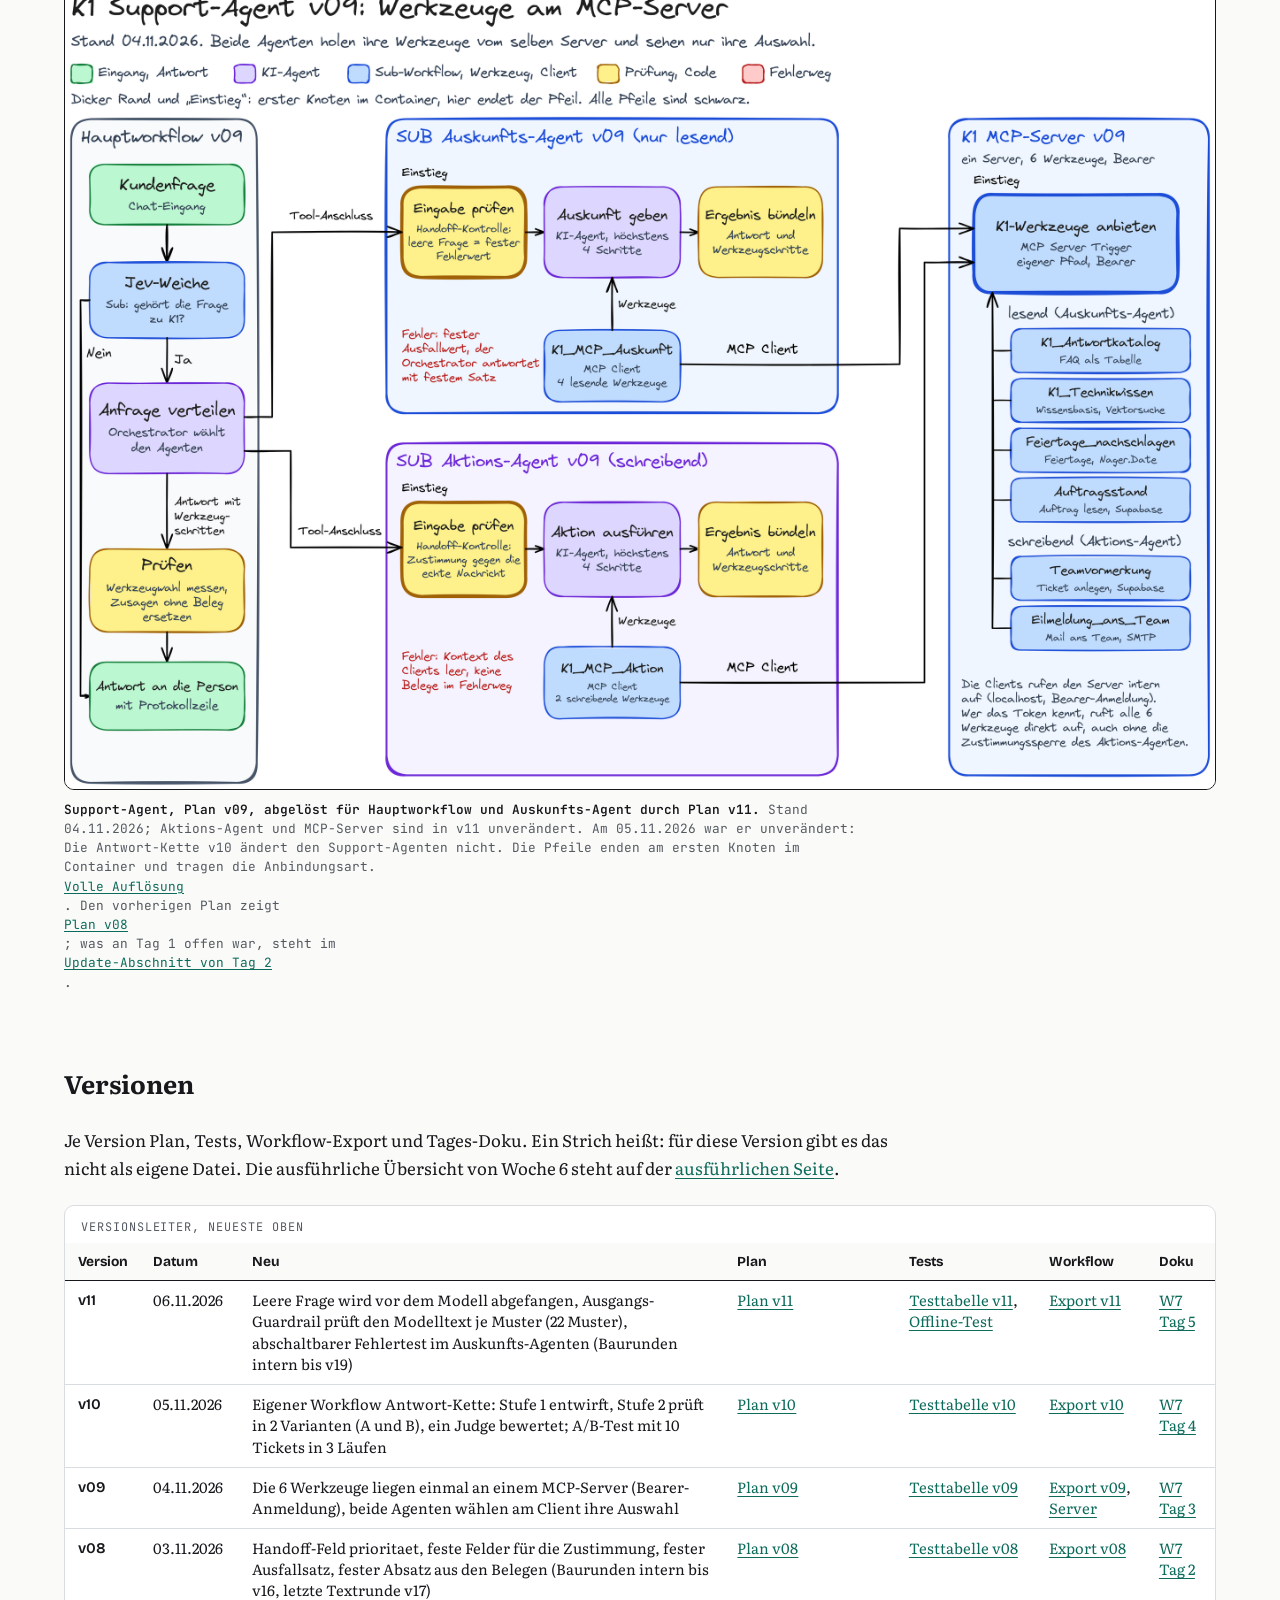
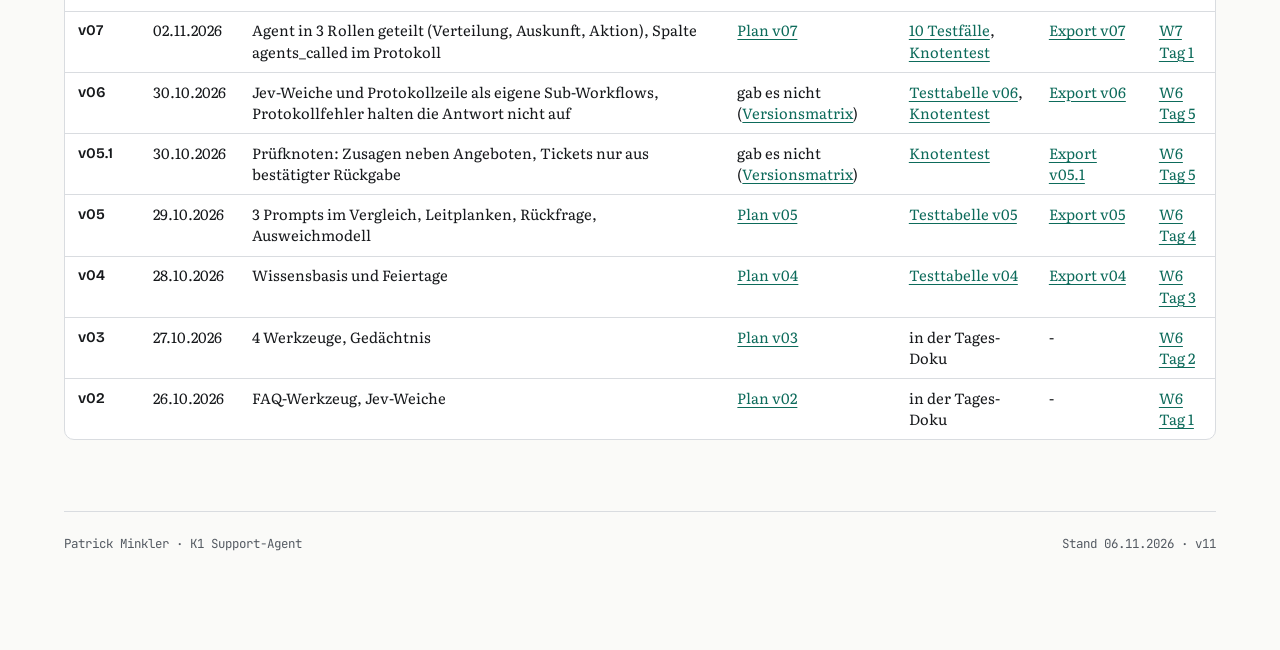
==== commit 284ccb4d: "v11 (W07T05): leere Frage abfangen, Ausgangs-Guardrail je Muster, abschaltbarer Fehlertest - Hauptwo" ====
--- a/docs/index.html
+++ b/docs/index.html
@@ -29,22 +29,23 @@
 <a href="w07t02.html">W7 Tag 2</a>
 <a href="w07t03.html">W7 Tag 3</a>
 <a href="w07t04.html">W7 Tag 4</a>
-<span aria-disabled="true" class="aus" title="noch nicht dokumentiert">W7 Tag 5</span>
+<a href="w07t05.html">W7 Tag 5</a>
 <a href="https://github.com/MinkeAutomation/k1-support-agent">Repository</a>
 </nav>
 </header>
 <div class="titelkopf">
 <div>
-<p class="oberzeile"><span aria-hidden="true" class="marke"></span>Wochen-Doku · Woche 6 und 7 · 26.10. bis 05.11.2026</p>
+<p class="oberzeile"><span aria-hidden="true" class="marke"></span>Wochen-Doku · Woche 6 und 7 · 26.10. bis 06.11.2026</p>
 <h1>K1 Support-Agent</h1>
-<p class="untertitel">Ein n8n-Agent beantwortet Fragen zur Content-Maschine K1 und wächst jeden Kurstag um eine Fähigkeit. Stand: v09 vom 04.11.2026, ein Orchestrator verteilt jede Anfrage an 2 Agenten, deren 6 Werkzeuge einmal an einem MCP-Server liegen. Seit 05.11.2026 gibt es dazu die Antwort-Kette v10, einen eigenen Workflow mit A/B-Test, siehe Woche 7 Tag 4.</p>
+<p class="untertitel">Ein n8n-Agent beantwortet Fragen zur Content-Maschine K1 und wächst jeden Kurstag um eine Fähigkeit. Stand: v09 vom 04.11.2026, ein Orchestrator verteilt jede Anfrage an 2 Agenten, deren 6 Werkzeuge einmal an einem MCP-Server liegen. Seit 05.11.2026 gibt es dazu die Antwort-Kette v10, einen eigenen Workflow mit A/B-Test, siehe Woche 7 Tag 4. Stand am 06.11.2026 ist v11: eine Weiche für die leere Frage, ein Ausgangs-Guardrail und ein abschaltbarer Fehlertest, siehe Woche 7 Tag 5.</p>
 </div>
 </div>
 <dl aria-label="Stand" class="messleiste">
-<div><dt>Workflow</dt><dd>v09<small>04.11.2026</small></dd></div><div><dt>Agenten</dt><dd>3<small>Orchestrator, Auskunft, Aktion</small></dd></div><div><dt>Gesamttest v09</dt><dd>17 von 17<small>Läufe bestanden, 7 Fälle</small></dd></div><div><dt>Werkzeuge am MCP-Server</dt><dd>6<small>4 lesend, 2 schreibend</small></dd></div><div><dt>Knotentest v05.1 bis v07</dt><dd>289 / 0<small>Prüffälle / Abweichungen, Prüfknoten bis v07</small></dd></div><div><dt>Vergleichsläufe</dt><dd>45<small>3 Prompts, W6 Tag 4</small></dd></div><div><dt>Tage Woche 6</dt><dd>5 von 5<small>dokumentiert</small></dd></div>
+<div><dt>Workflow</dt><dd>v11<small>06.11.2026</small></dd></div><div><dt>Agenten</dt><dd>3<small>Orchestrator, Auskunft, Aktion</small></dd></div><div><dt>Gesamttest v09</dt><dd>17 von 17<small>Läufe bestanden, 7 Fälle</small></dd></div><div><dt>Werkzeuge am MCP-Server</dt><dd>6<small>4 lesend, 2 schreibend</small></dd></div><div><dt>Knotentest v05.1 bis v07</dt><dd>289 / 0<small>Prüffälle / Abweichungen, Prüfknoten bis v07</small></dd></div><div><dt>Vergleichsläufe</dt><dd>45<small>3 Prompts, W6 Tag 4</small></dd></div><div><dt>Tage Woche 6</dt><dd>5 von 5<small>dokumentiert</small></dd></div>
 </dl>
 <div class="knoepfe">
-<a class="knopf" href="w07t04.html">Woche 7 Tag 4 <span aria-hidden="true" class="pfeil">→</span></a>
+<a class="knopf" href="w07t05.html">Woche 7 Tag 5 <span aria-hidden="true" class="pfeil">→</span></a>
+<a class="knopf zweit" href="w07t04.html">Woche 7 Tag 4 <span aria-hidden="true" class="pfeil">→</span></a>
 <a class="knopf zweit" href="w07t03.html">Woche 7 Tag 3 <span aria-hidden="true" class="pfeil">→</span></a>
 <a class="knopf zweit" href="w07t02.html">Woche 7 Tag 2 <span aria-hidden="true" class="pfeil">→</span></a>
 <a class="knopf zweit" href="w07t01.html">Woche 7 Tag 1 <span aria-hidden="true" class="pfeil">→</span></a>
@@ -59,9 +60,10 @@
 <main id="inhalt">
 <section aria-labelledby="plan-t" class="kapitel" id="plan">
 <h2 id="plan-t">Aktueller Plan</h2>
-<p>Es gibt 2 aktuelle Pläne, weil es 2 Workflows gibt: Die Antwort-Kette v10 ist neu und steht zuerst, der Plan des Support-Agenten v09 gilt unverändert weiter.</p>
+<p>Es gibt 3 Pläne, weil es 2 Workflows gibt: Der Plan des Support-Agenten v11 (2 Seiten) ist neu und steht zuerst, die Antwort-Kette v10 daneben, und der Plan v09 gilt für den Aktions-Agenten und den MCP-Server weiter.</p>
+<figure><img alt="Plan v11, Seite 1 von 2: Hauptworkflow mit Limit, der neuen Weiche Frage vorhanden mit festem Hinweis, Jev-Weiche, Orchestrator, Prüfen, Ausgangs-Guardrail, Treffer mit Ersatztext, Antwort zusammensetzen und Protokollzeile" height="2653" src="bilder/w07t05-plan-seite1-v11.png" width="3500"/><figcaption><strong>Support-Agent, Plan v11, Seite 1 (Hauptworkflow), Endstand 06.11.2026.</strong> Orange gefüllt ist neu oder geändert. <a href="plan/plan-w07t05-v11-seite1.png">Volle Auflösung</a>, <a href="plan/plan-w07t05-v11-seite2.png">Seite 2 (Sub-Agenten und MCP-Server)</a>, <a href="plan/plan-w07t05-v11.png">beide Seiten in einer Datei</a>, <a href="w07t05.html">Tag 5 mit Testtabelle</a>.</figcaption></figure>
 <figure><img alt="Plan v10: links der Trigger, daneben Konfiguration, Testtickets, MCP-Server und Baseline, in der Mitte die Verarbeitung mit Stufe 1, der Weiche Entwurf vorhanden und dem Container A/B-Test mit den Varianten A und B, rechts die Ausgabe mit Speichern, Vergleich, Handbewertung und der Entscheidung. Der Pfeil in den Container endet am ersten Knoten, Variante A, und trägt die Beschriftung Hauptablauf. Alle Pfeile sind schwarz." height="1632" src="bilder/w07t04-plan-v10.png" width="2600"/><figcaption><strong>Antwort-Kette, Plan v10, Endstand 05.11.2026.</strong> Eigener Workflow neben dem Support-Agenten. Dicker Rand und „Einstieg“ markieren den ersten Knoten im Container, dort endet der Pfeil. <a href="plan/plan-w07t04-v10.png">Volle Auflösung</a>, <a href="w07t04.html">Tag 4 mit Testtabelle</a>.</figcaption></figure>
-<figure><img alt="Plan v09: Hauptworkflow, zwei Agenten als Container und der MCP-Server als dritter Container, Pfeile enden am ersten Knoten im Container" src="bilder/w07t03-plan-v09.png"/><figcaption><strong>Support-Agent, Plan v09, weiterhin gültig.</strong> Stand 04.11.2026, am 05.11.2026 unverändert: Die Antwort-Kette v10 ändert den Support-Agenten nicht. Die Pfeile enden am ersten Knoten im Container und tragen die Anbindungsart. <a href="plan/plan-w07t03-v09.png">Volle Auflösung</a>. Den vorherigen Plan zeigt <a href="plan/plan-w07t02-v08.png">Plan v08</a>; was an Tag 1 offen war, steht im <a href="w07t02.html#update">Update-Abschnitt von Tag 2</a>.</figcaption></figure>
+<figure><img alt="Plan v09: Hauptworkflow, zwei Agenten als Container und der MCP-Server als dritter Container, Pfeile enden am ersten Knoten im Container" src="bilder/w07t03-plan-v09.png"/><figcaption><strong>Support-Agent, Plan v09, abgelöst für Hauptworkflow und Auskunfts-Agent durch Plan v11.</strong> Stand 04.11.2026; Aktions-Agent und MCP-Server sind in v11 unverändert. Am 05.11.2026 war er unverändert: Die Antwort-Kette v10 ändert den Support-Agenten nicht. Die Pfeile enden am ersten Knoten im Container und tragen die Anbindungsart. <a href="plan/plan-w07t03-v09.png">Volle Auflösung</a>. Den vorherigen Plan zeigt <a href="plan/plan-w07t02-v08.png">Plan v08</a>; was an Tag 1 offen war, steht im <a href="w07t02.html#update">Update-Abschnitt von Tag 2</a>.</figcaption></figure>
 </section>
 <section aria-labelledby="versionen-t" class="kapitel" id="versionen">
 <h2 id="versionen-t">Versionen</h2>
@@ -71,6 +73,7 @@
 <caption id="t-versionen">Versionsleiter, neueste oben</caption>
 <thead><tr><th scope="col">Version</th><th scope="col">Datum</th><th scope="col">Neu</th><th scope="col">Plan</th><th scope="col">Tests</th><th scope="col">Workflow</th><th scope="col">Doku</th></tr></thead>
 <tbody>
+<tr><th data-label="Version" scope="row">v11</th><td data-label="Datum">06.11.2026</td><td data-label="Neu">Leere Frage wird vor dem Modell abgefangen, Ausgangs-Guardrail prüft den Modelltext je Muster (22 Muster), abschaltbarer Fehlertest im Auskunfts-Agenten (Baurunden intern bis v19)</td><td data-label="Plan"><a href="plan/plan-w07t05-v11.png">Plan v11</a></td><td data-label="Tests"><a href="https://github.com/MinkeAutomation/k1-support-agent/blob/main/docs/testtabelle-w07t05-v11.md">Testtabelle v11</a>, <a href="https://github.com/MinkeAutomation/k1-support-agent/tree/main/docs/offline-test-guardrail">Offline-Test</a></td><td data-label="Workflow"><a href="https://github.com/MinkeAutomation/k1-support-agent/blob/main/workflows/k1-support-agent_2026-11-06_v11.json">Export v11</a></td><td data-label="Doku"><a href="w07t05.html">W7 Tag 5</a></td></tr>
 <tr><th data-label="Version" scope="row">v10</th><td data-label="Datum">05.11.2026</td><td data-label="Neu">Eigener Workflow Antwort-Kette: Stufe 1 entwirft, Stufe 2 prüft in 2 Varianten (A und B), ein Judge bewertet; A/B-Test mit 10 Tickets in 3 Läufen</td><td data-label="Plan"><a href="plan/plan-w07t04-v10.png">Plan v10</a></td><td data-label="Tests"><a href="https://github.com/MinkeAutomation/k1-support-agent/blob/main/docs/testtabelle-w07t04-v10.md">Testtabelle v10</a></td><td data-label="Workflow"><a href="https://github.com/MinkeAutomation/k1-support-agent/blob/main/workflows/k1-antwort-kette_2026-11-05_v10.json">Export v10</a></td><td data-label="Doku"><a href="w07t04.html">W7 Tag 4</a></td></tr>
 <tr><th data-label="Version" scope="row">v09</th><td data-label="Datum">04.11.2026</td><td data-label="Neu">Die 6 Werkzeuge liegen einmal an einem MCP-Server (Bearer-Anmeldung), beide Agenten wählen am Client ihre Auswahl</td><td data-label="Plan"><a href="plan/plan-w07t03-v09.png">Plan v09</a></td><td data-label="Tests"><a href="https://github.com/MinkeAutomation/k1-support-agent/blob/main/docs/testtabelle-w07t03-v09.md">Testtabelle v09</a></td><td data-label="Workflow"><a href="https://github.com/MinkeAutomation/k1-support-agent/blob/main/workflows/k1-support-agent_2026-11-04_v09.json">Export v09</a>, <a href="https://github.com/MinkeAutomation/k1-support-agent/blob/main/workflows/k1-mcp-server_2026-11-04_v09.json">Server</a></td><td data-label="Doku"><a href="w07t03.html">W7 Tag 3</a></td></tr>
 <tr><th data-label="Version" scope="row">v08</th><td data-label="Datum">03.11.2026</td><td data-label="Neu">Handoff-Feld prioritaet, feste Felder für die Zustimmung, fester Ausfallsatz, fester Absatz aus den Belegen (Baurunden intern bis v16, letzte Textrunde v17)</td><td data-label="Plan"><a href="plan/plan-w07t02-v08.png">Plan v08</a></td><td data-label="Tests"><a href="https://github.com/MinkeAutomation/k1-support-agent/blob/main/docs/testtabelle-w07t02-v08.md">Testtabelle v08</a></td><td data-label="Workflow"><a href="https://github.com/MinkeAutomation/k1-support-agent/blob/main/workflows/k1-support-agent_2026-11-03_v08.json">Export v08</a></td><td data-label="Doku"><a href="w07t02.html">W7 Tag 2</a></td></tr>
@@ -87,7 +90,7 @@
 </section></main>
 <footer class="fuss">
 <span>Patrick Minkler · K1 Support-Agent</span>
-<span>Stand 05.11.2026 · v10</span>
+<span>Stand 06.11.2026 · v11</span>
 </footer>
 </div>
 </body>
